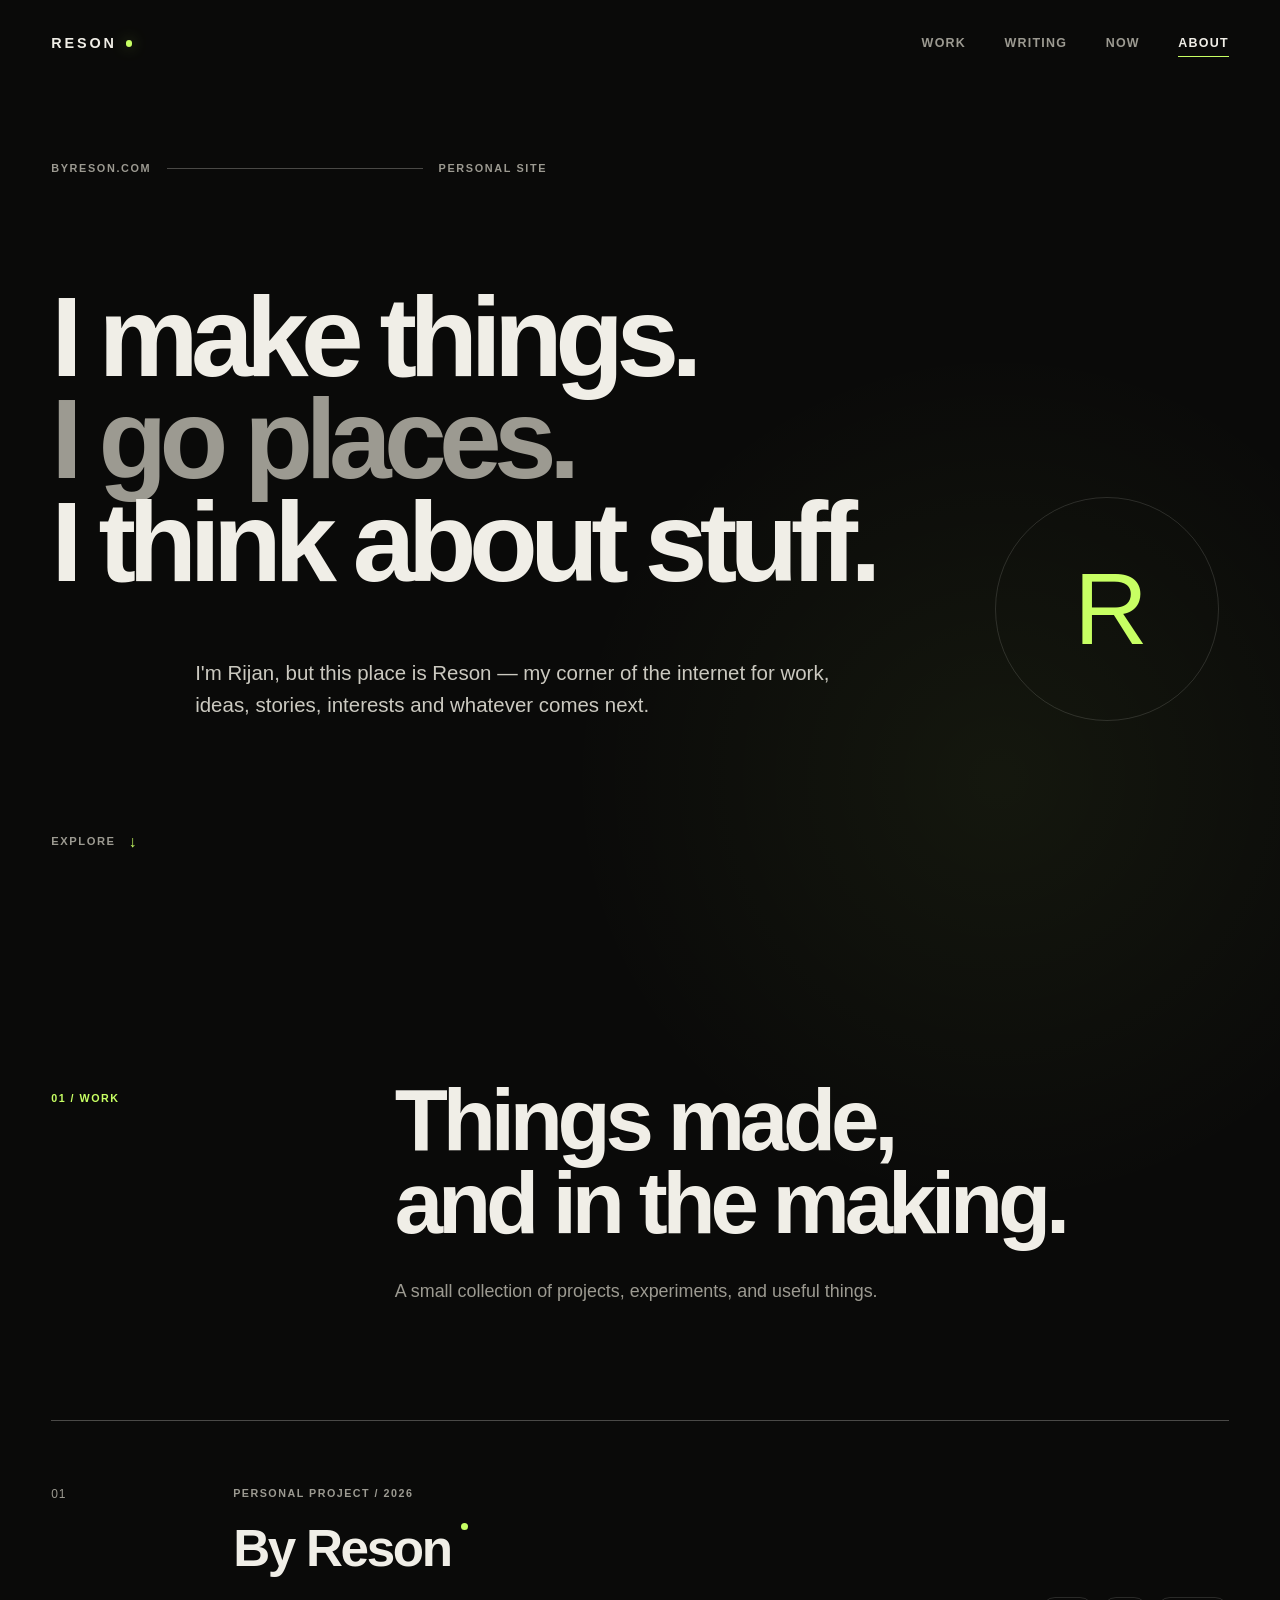
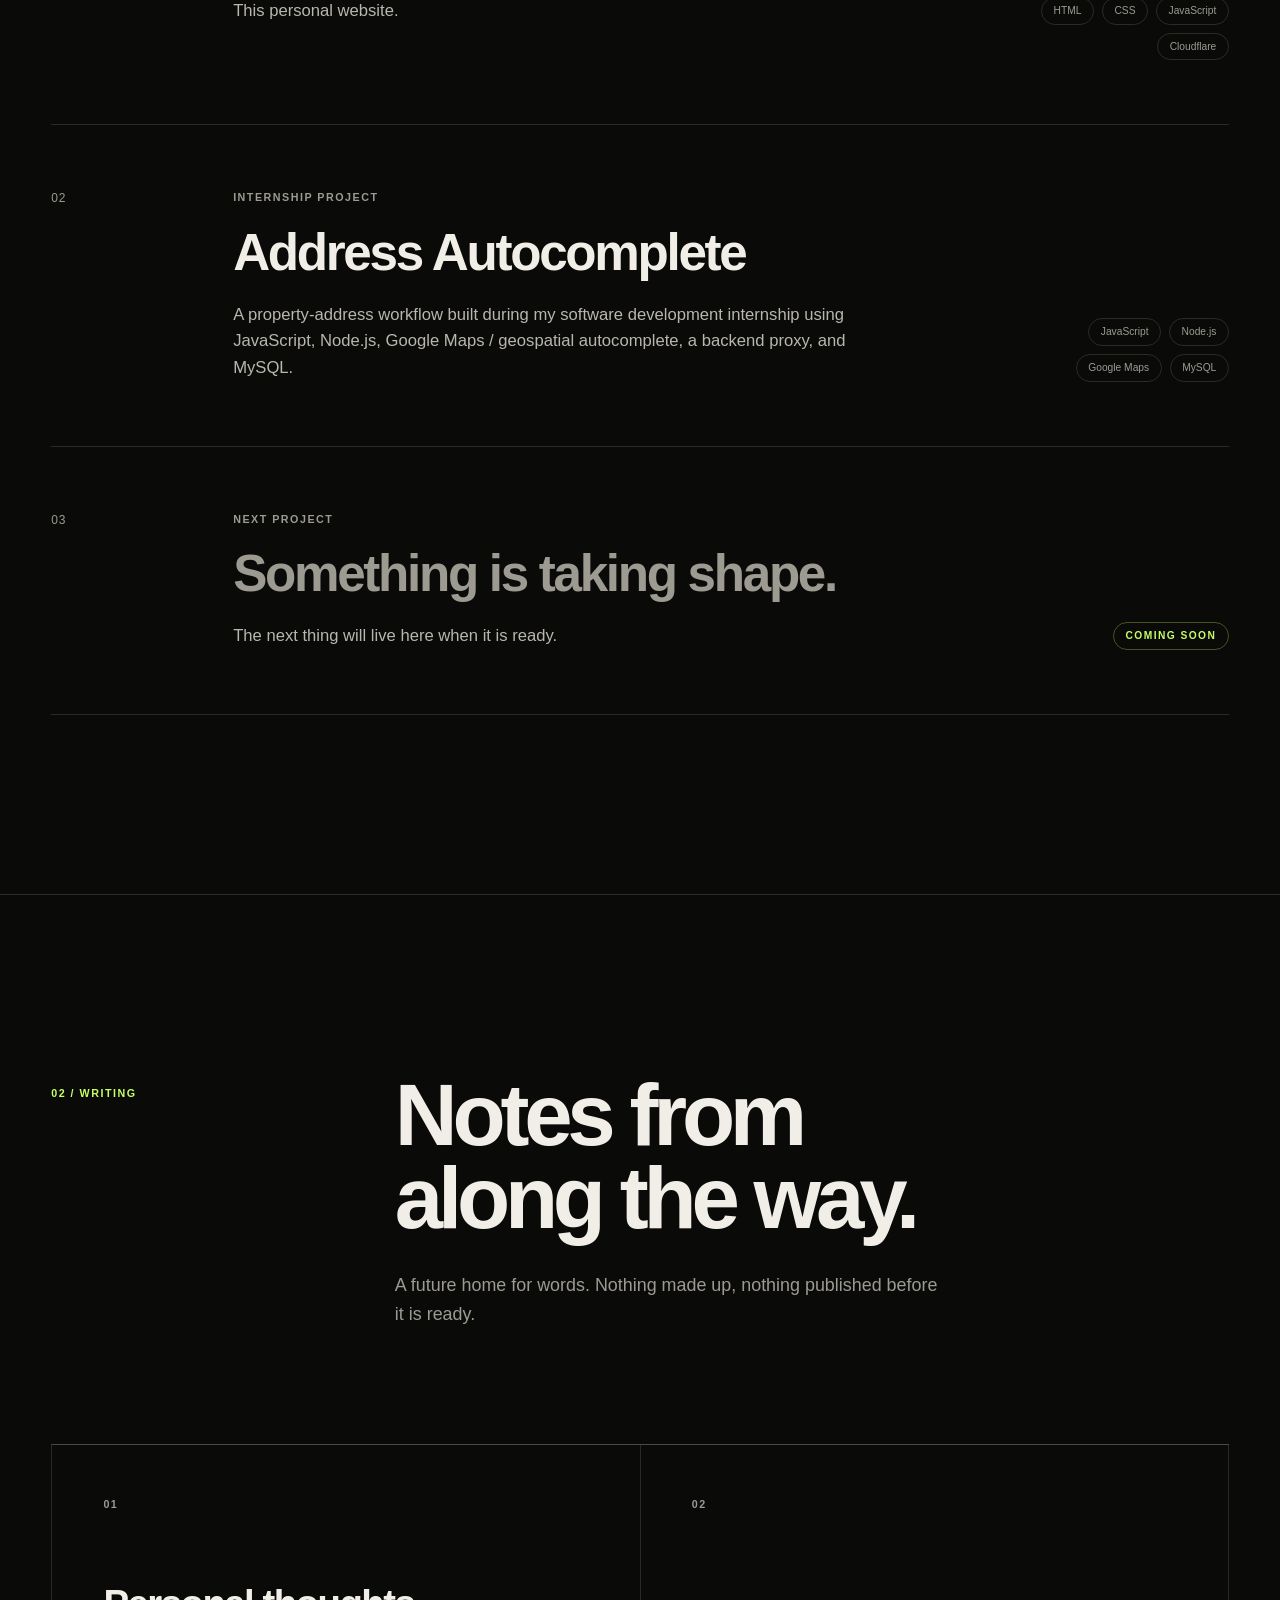
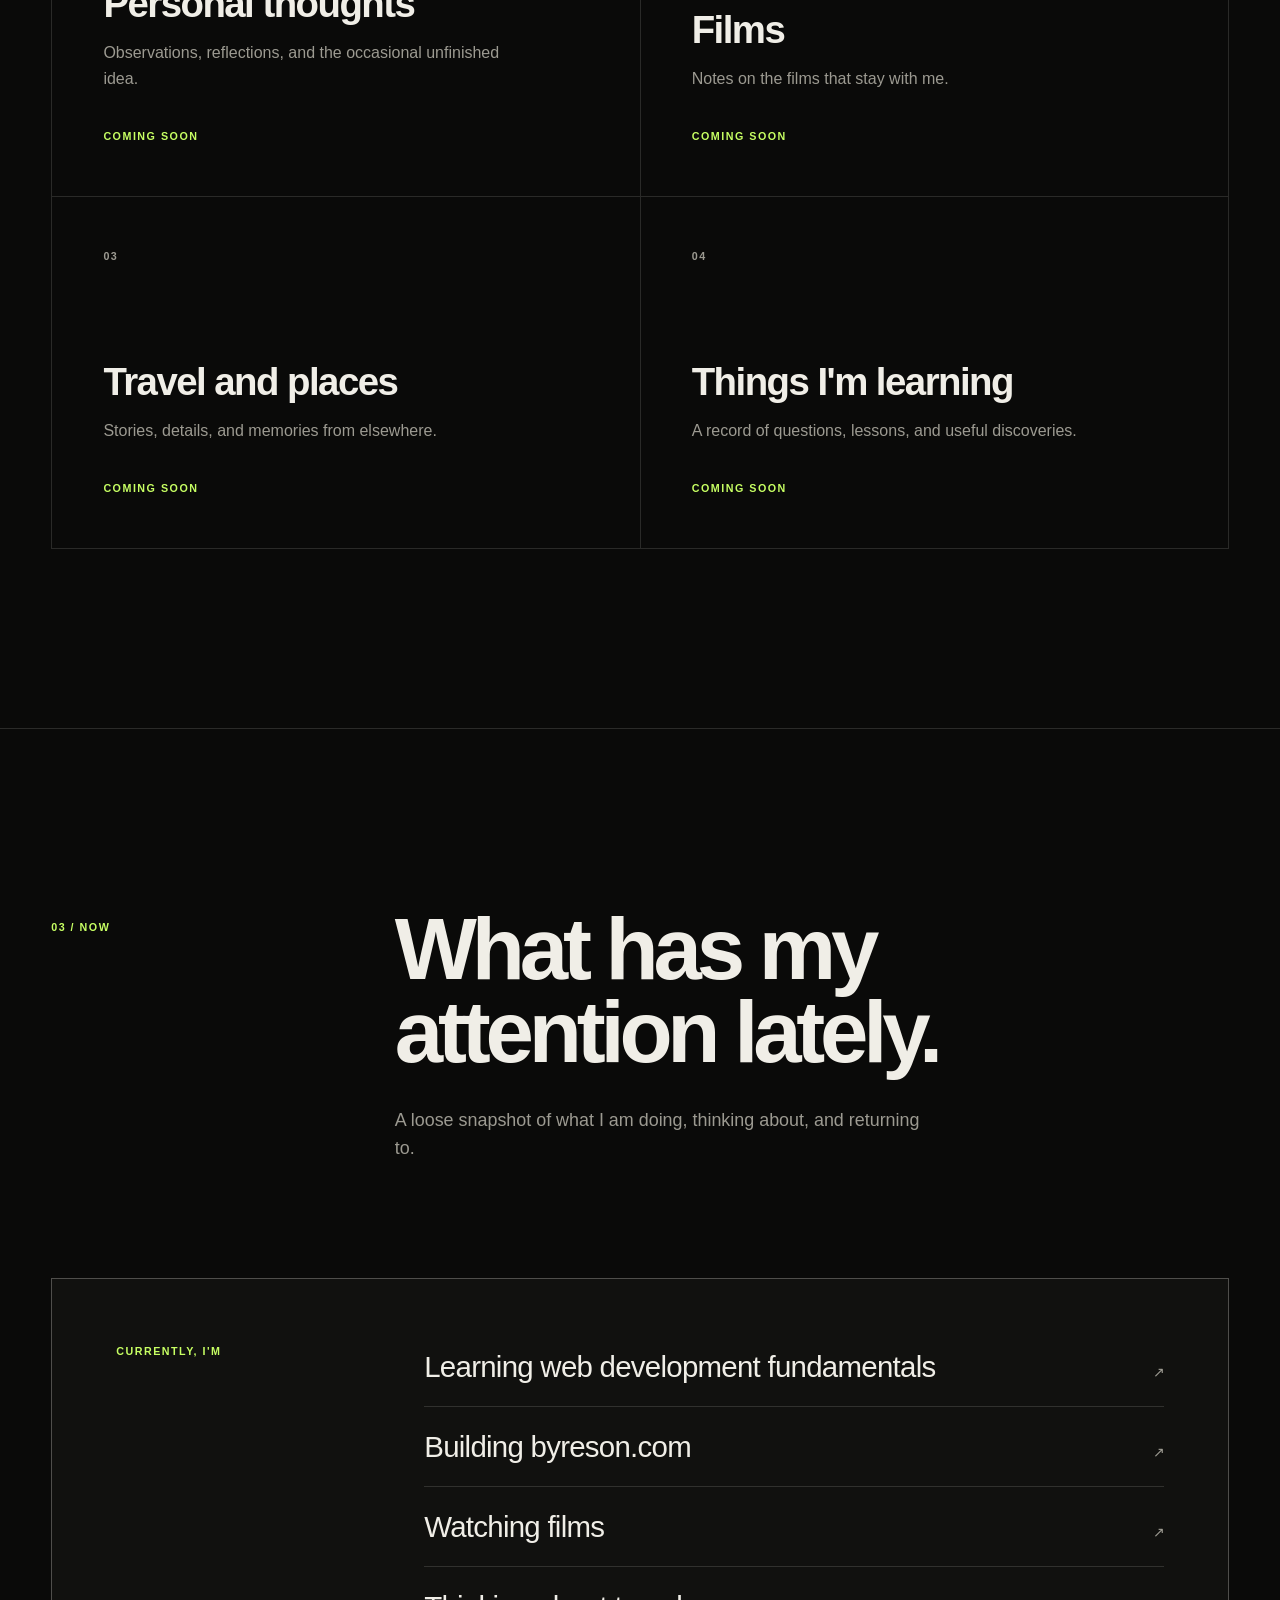
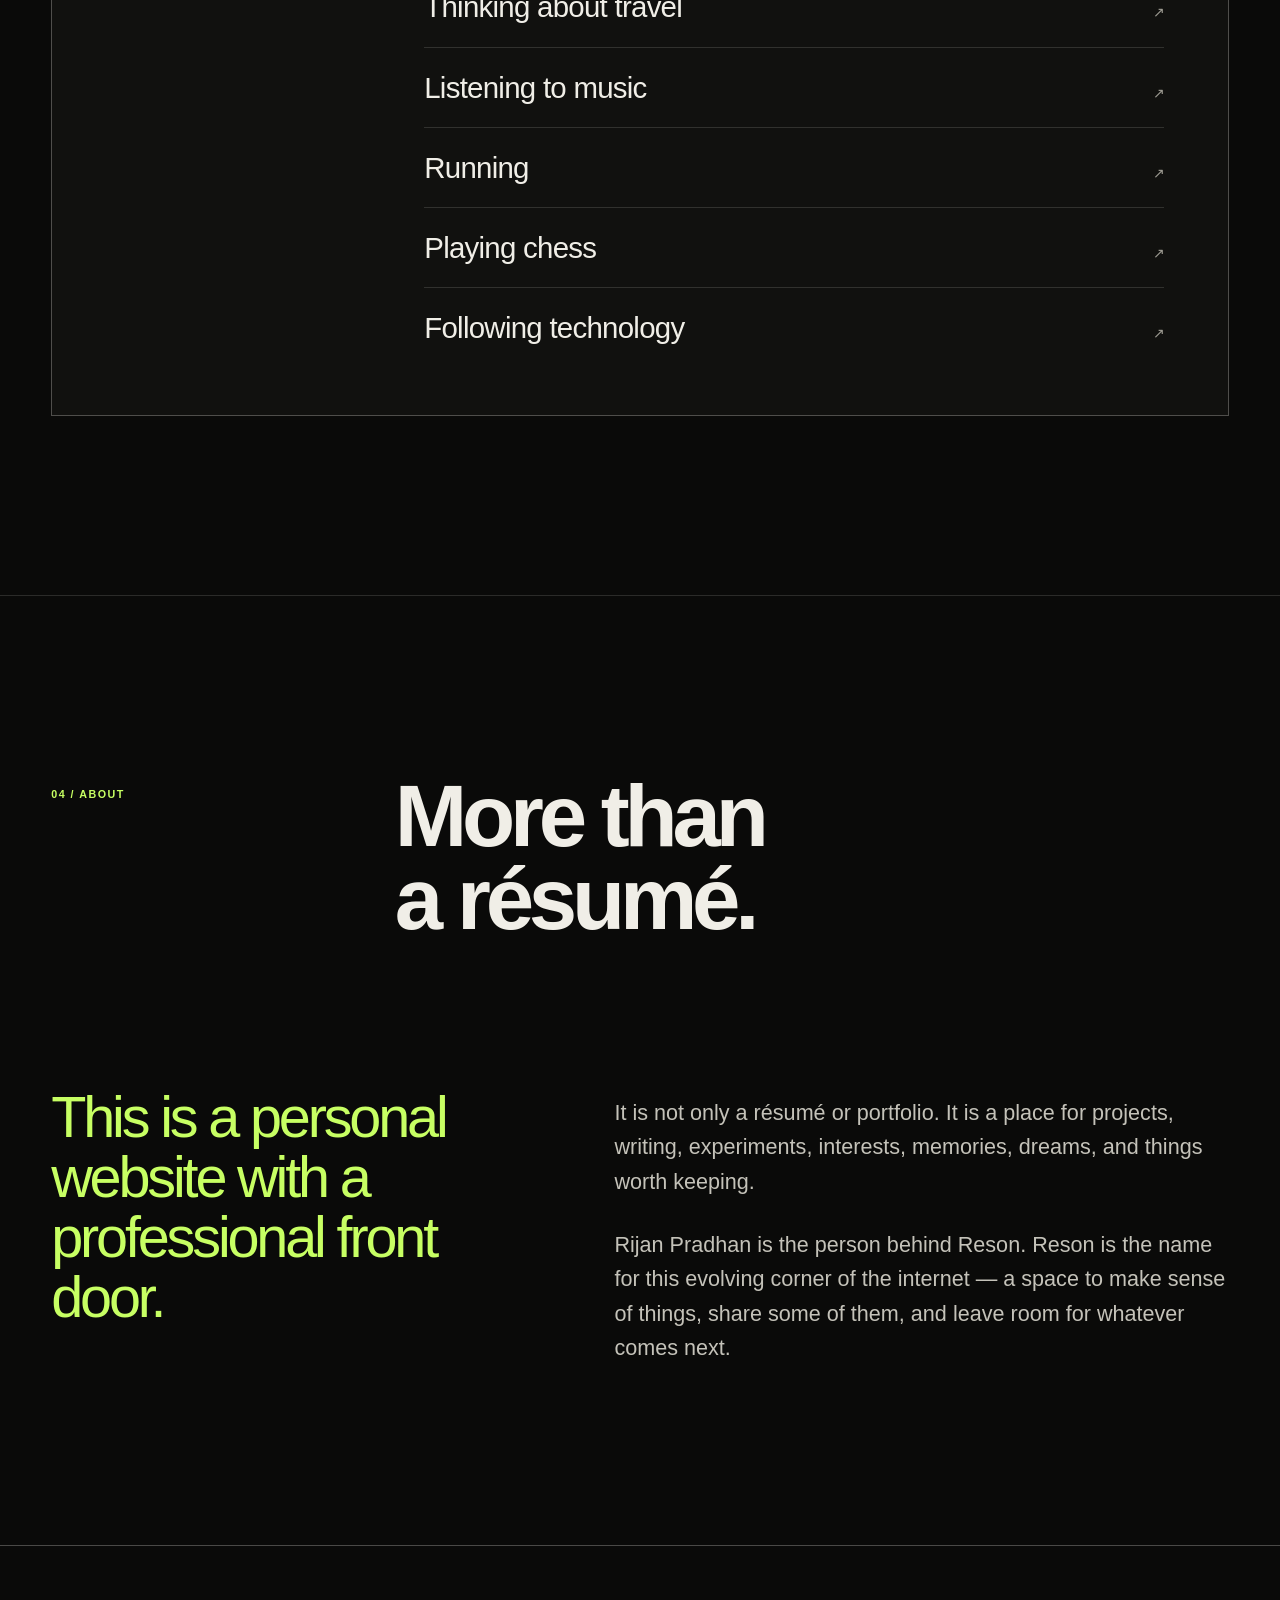
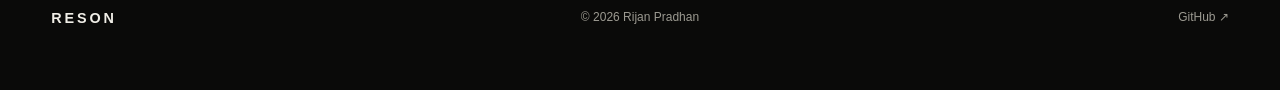
==== index.html @ 5bfcaf86 "Launch initial byreson.com website" ====
<!doctype html>
<html lang="en">
  <head>
    <meta charset="utf-8">
    <meta name="viewport" content="width=device-width, initial-scale=1">
    <meta name="theme-color" content="#0a0a09">
    <meta name="description" content="RESON is Rijan Pradhan's personal corner of the internet for work, ideas, stories, interests, and whatever comes next.">
    <meta name="author" content="Rijan Pradhan">
    <meta property="og:title" content="RESON — Rijan Pradhan">
    <meta property="og:description" content="A personal corner of the internet for work, ideas, stories, interests, and whatever comes next.">
    <meta property="og:type" content="website">
    <meta property="og:url" content="https://byreson.com/">
    <meta name="twitter:card" content="summary">
    <link rel="canonical" href="https://byreson.com/">
    <link rel="stylesheet" href="style.css">
    <script>
      document.documentElement.classList.add("js");
    </script>
    <script src="script.js" defer></script>
    <title>RESON — Rijan Pradhan</title>
  </head>

  <body>
    <a class="skip-link" href="#main-content">Skip to content</a>
    <div class="scroll-progress" aria-hidden="true"></div>

    <header class="site-header" data-header>
      <div class="shell header-inner">
        <a class="brand" href="#top" aria-label="RESON, back to the top">
          <span>RESON</span>
          <span class="brand-dot" aria-hidden="true"></span>
        </a>

        <nav class="site-nav" aria-label="Primary navigation">
          <button
            class="menu-toggle"
            type="button"
            aria-expanded="false"
            aria-controls="nav-list"
          >
            <span class="menu-label">Menu</span>
            <span class="menu-icon" aria-hidden="true">
              <span></span>
              <span></span>
            </span>
          </button>

          <ul class="nav-list" id="nav-list">
            <li><a href="#work" data-nav-link>Work</a></li>
            <li><a href="#writing" data-nav-link>Writing</a></li>
            <li><a href="#now" data-nav-link>Now</a></li>
            <li><a href="#about" data-nav-link>About</a></li>
          </ul>
        </nav>
      </div>
    </header>

    <main id="main-content">
      <section class="hero shell" id="top" aria-labelledby="hero-title">
        <div class="hero-kicker">
          <span>byreson.com</span>
          <span class="kicker-line" aria-hidden="true"></span>
          <span>Personal site</span>
        </div>

        <div class="hero-layout">
          <div class="hero-copy">
            <h1 id="hero-title">
              <span class="hero-line">I make things.</span>
              <span class="hero-line hero-line-offset">I go places.</span>
              <span class="hero-line">I think about stuff.</span>
            </h1>

            <p class="hero-intro">
              I'm Rijan, but this place is Reson — my corner of the internet for
              work, ideas, stories, interests and whatever comes next.
            </p>
          </div>

          <div class="hero-mark" aria-hidden="true">
            <span>R</span>
          </div>
        </div>

        <a class="scroll-cue" href="#work">
          <span>Explore</span>
          <span class="scroll-arrow" aria-hidden="true">↓</span>
        </a>
      </section>

      <section class="section shell" id="work" aria-labelledby="work-title">
        <header class="section-heading reveal">
          <p class="section-index">01 / Work</p>
          <div>
            <h2 id="work-title">Things made,<br>and in the making.</h2>
            <p class="section-intro">
              A small collection of projects, experiments, and useful things.
            </p>
          </div>
        </header>

        <div class="project-list">
          <article class="project project-featured reveal">
            <div class="project-number" aria-hidden="true">01</div>
            <div class="project-body">
              <p class="project-label">Personal project / 2026</p>
              <h3>By Reson</h3>
              <p class="project-description">This personal website.</p>
            </div>
            <ul class="tech-list" aria-label="Technologies used">
              <li>HTML</li>
              <li>CSS</li>
              <li>JavaScript</li>
              <li>Cloudflare</li>
            </ul>
          </article>

          <article class="project reveal">
            <div class="project-number" aria-hidden="true">02</div>
            <div class="project-body">
              <p class="project-label">Internship project</p>
              <h3>Address Autocomplete</h3>
              <p class="project-description">
                A property-address workflow built during my software development
                internship using JavaScript, Node.js, Google Maps / geospatial
                autocomplete, a backend proxy, and MySQL.
              </p>
            </div>
            <ul class="tech-list" aria-label="Technologies used">
              <li>JavaScript</li>
              <li>Node.js</li>
              <li>Google Maps</li>
              <li>MySQL</li>
            </ul>
          </article>

          <article class="project project-placeholder reveal">
            <div class="project-number" aria-hidden="true">03</div>
            <div class="project-body">
              <p class="project-label">Next project</p>
              <h3>Something is taking shape.</h3>
              <p class="project-description">
                The next thing will live here when it is ready.
              </p>
            </div>
            <p class="status-pill">Coming soon</p>
          </article>
        </div>
      </section>

      <section class="section shell" id="writing" aria-labelledby="writing-title">
        <header class="section-heading reveal">
          <p class="section-index">02 / Writing</p>
          <div>
            <h2 id="writing-title">Notes from<br>along the way.</h2>
            <p class="section-intro">
              A future home for words. Nothing made up, nothing published before
              it is ready.
            </p>
          </div>
        </header>

        <div class="writing-grid">
          <article class="writing-card reveal">
            <p class="writing-number">01</p>
            <h3>Personal thoughts</h3>
            <p>Observations, reflections, and the occasional unfinished idea.</p>
            <span class="coming-soon">Coming soon</span>
          </article>

          <article class="writing-card reveal">
            <p class="writing-number">02</p>
            <h3>Films</h3>
            <p>Notes on the films that stay with me.</p>
            <span class="coming-soon">Coming soon</span>
          </article>

          <article class="writing-card reveal">
            <p class="writing-number">03</p>
            <h3>Travel and places</h3>
            <p>Stories, details, and memories from elsewhere.</p>
            <span class="coming-soon">Coming soon</span>
          </article>

          <article class="writing-card reveal">
            <p class="writing-number">04</p>
            <h3>Things I'm learning</h3>
            <p>A record of questions, lessons, and useful discoveries.</p>
            <span class="coming-soon">Coming soon</span>
          </article>
        </div>
      </section>

      <section class="section now-section shell" id="now" aria-labelledby="now-title">
        <header class="section-heading reveal">
          <p class="section-index">03 / Now</p>
          <div>
            <h2 id="now-title">What has my<br>attention lately.</h2>
            <p class="section-intro">
              A loose snapshot of what I am doing, thinking about, and returning to.
            </p>
          </div>
        </header>

        <div class="now-layout reveal">
          <p class="now-lead">Currently, I'm</p>
          <ul class="now-list">
            <li><span>Learning web development fundamentals</span><span aria-hidden="true">↗</span></li>
            <li><span>Building byreson.com</span><span aria-hidden="true">↗</span></li>
            <li><span>Watching films</span><span aria-hidden="true">↗</span></li>
            <li><span>Thinking about travel</span><span aria-hidden="true">↗</span></li>
            <li><span>Listening to music</span><span aria-hidden="true">↗</span></li>
            <li><span>Running</span><span aria-hidden="true">↗</span></li>
            <li><span>Playing chess</span><span aria-hidden="true">↗</span></li>
            <li><span>Following technology</span><span aria-hidden="true">↗</span></li>
          </ul>
        </div>
      </section>

      <section class="section about-section shell" id="about" aria-labelledby="about-title">
        <header class="section-heading reveal">
          <p class="section-index">04 / About</p>
          <div>
            <h2 id="about-title">More than<br>a résumé.</h2>
          </div>
        </header>

        <div class="about-layout">
          <p class="about-statement reveal">
            This is a personal website with a professional front door.
          </p>
          <div class="about-copy reveal">
            <p>
              It is not only a résumé or portfolio. It is a place for projects,
              writing, experiments, interests, memories, dreams, and things worth
              keeping.
            </p>
            <p>
              Rijan Pradhan is the person behind Reson. Reson is the name for this
              evolving corner of the internet — a space to make sense of things,
              share some of them, and leave room for whatever comes next.
            </p>
          </div>
        </div>
      </section>
    </main>

    <footer class="site-footer">
      <div class="shell footer-inner">
        <a class="footer-brand" href="#top" aria-label="RESON, back to the top">RESON</a>
        <p>© 2026 Rijan Pradhan</p>
        <a
          class="footer-link"
          href="https://github.com/byreson"
          target="_blank"
          rel="noopener noreferrer"
        >
          GitHub <span aria-hidden="true">↗</span>
        </a>
      </div>
    </footer>
  </body>
</html>
---- style.css ----
/*
  RESON — a quiet, editorial personal site.
  The scale, spacing, and palette are defined here so the design stays cohesive.
*/

:root {
  color-scheme: dark;
  --color-bg: #0a0a09;
  --color-surface: #11110f;
  --color-surface-raised: #171714;
  --color-text: #f0eee7;
  --color-muted: #9c9a91;
  --color-line: rgba(240, 238, 231, 0.14);
  --color-line-strong: rgba(240, 238, 231, 0.28);
  --color-accent: #c7ff63;
  --font-sans: Inter, "Helvetica Neue", Helvetica, Arial, sans-serif;
  --shell-width: 80rem;
  --gutter: clamp(1.25rem, 4vw, 3.5rem);
  --header-height: 5.5rem;
  --section-space: clamp(7rem, 14vw, 12rem);
  --ease-out: cubic-bezier(0.16, 1, 0.3, 1);
  --scroll-progress: 0;
}

*,
*::before,
*::after {
  box-sizing: border-box;
}

html {
  scroll-behavior: smooth;
  scroll-padding-top: calc(var(--header-height) + 1rem);
  background: var(--color-bg);
}

body {
  min-width: 20rem;
  margin: 0;
  overflow-x: hidden;
  background:
    radial-gradient(circle at 78% 12%, rgba(199, 255, 99, 0.055), transparent 27rem),
    var(--color-bg);
  color: var(--color-text);
  font-family: var(--font-sans);
  font-size: 1rem;
  line-height: 1.6;
  text-rendering: optimizeLegibility;
  -webkit-font-smoothing: antialiased;
}

body::before {
  position: fixed;
  inset: 0;
  z-index: -1;
  background-image: radial-gradient(rgba(255, 255, 255, 0.12) 0.45px, transparent 0.45px);
  background-size: 5px 5px;
  content: "";
  opacity: 0.13;
  pointer-events: none;
}

body.menu-open {
  overflow: hidden;
}

a {
  color: inherit;
  text-decoration: none;
}

button,
a {
  -webkit-tap-highlight-color: transparent;
}

a:focus-visible,
button:focus-visible {
  outline: 2px solid var(--color-accent);
  outline-offset: 5px;
}

p,
h1,
h2,
h3 {
  margin-top: 0;
}

ul {
  margin: 0;
  padding: 0;
  list-style: none;
}

.shell {
  width: min(100%, var(--shell-width));
  margin-inline: auto;
  padding-inline: var(--gutter);
}

.skip-link {
  position: fixed;
  top: 1rem;
  left: 1rem;
  z-index: 100;
  padding: 0.7rem 1rem;
  transform: translateY(-200%);
  background: var(--color-accent);
  color: #0a0a09;
  font-size: 0.82rem;
  font-weight: 700;
  transition: transform 180ms ease;
}

.skip-link:focus {
  transform: translateY(0);
}

.scroll-progress {
  position: fixed;
  inset: 0 auto auto 0;
  z-index: 90;
  width: calc(var(--scroll-progress) * 100%);
  height: 2px;
  background: var(--color-accent);
  pointer-events: none;
}

/* Header and navigation */
.site-header {
  position: fixed;
  inset: 0 0 auto;
  z-index: 50;
  height: var(--header-height);
  border-bottom: 1px solid transparent;
  transition:
    height 350ms var(--ease-out),
    background-color 350ms ease,
    border-color 350ms ease;
}

.site-header.is-scrolled {
  height: 4.5rem;
  border-color: var(--color-line);
  background: rgba(10, 10, 9, 0.82);
  -webkit-backdrop-filter: blur(18px);
  backdrop-filter: blur(18px);
}

.header-inner {
  display: flex;
  align-items: center;
  justify-content: space-between;
  height: 100%;
}

.brand,
.footer-brand {
  display: inline-flex;
  align-items: center;
  gap: 0.55rem;
  font-size: 0.9rem;
  font-weight: 800;
  letter-spacing: 0.2em;
  line-height: 1;
}

.brand-dot {
  width: 0.4rem;
  height: 0.4rem;
  border-radius: 50%;
  background: var(--color-accent);
  box-shadow: 0 0 0.9rem rgba(199, 255, 99, 0.45);
}

.nav-list {
  display: flex;
  align-items: center;
  gap: clamp(1.5rem, 3vw, 2.75rem);
}

.nav-list a {
  position: relative;
  display: block;
  padding-block: 0.6rem;
  color: var(--color-muted);
  font-size: 0.78rem;
  font-weight: 650;
  letter-spacing: 0.1em;
  text-transform: uppercase;
  transition: color 200ms ease;
}

.nav-list a::after {
  position: absolute;
  right: 0;
  bottom: 0.35rem;
  left: 0;
  height: 1px;
  transform: scaleX(0);
  transform-origin: right;
  background: var(--color-accent);
  content: "";
  transition: transform 300ms var(--ease-out);
}

.nav-list a:hover,
.nav-list a[aria-current="true"] {
  color: var(--color-text);
}

.nav-list a:hover::after,
.nav-list a[aria-current="true"]::after {
  transform: scaleX(1);
  transform-origin: left;
}

.menu-toggle {
  display: none;
  border: 0;
  background: transparent;
  color: var(--color-text);
  font: inherit;
}

/* Hero */
.hero {
  position: relative;
  display: flex;
  min-height: 100svh;
  padding-top: calc(var(--header-height) + clamp(3rem, 8vh, 7rem));
  padding-bottom: clamp(2.5rem, 5vh, 4.5rem);
  flex-direction: column;
  justify-content: space-between;
}

.hero-kicker {
  display: flex;
  width: min(100%, 31rem);
  align-items: center;
  gap: 1rem;
  color: var(--color-muted);
  font-size: 0.68rem;
  font-weight: 700;
  letter-spacing: 0.15em;
  text-transform: uppercase;
}

.kicker-line {
  height: 1px;
  flex: 1;
  background: var(--color-line-strong);
}

.hero-layout {
  display: grid;
  align-items: end;
  grid-template-columns: minmax(0, 1fr) minmax(11rem, 0.27fr);
  gap: clamp(2rem, 6vw, 6rem);
}

.hero-copy h1 {
  max-width: 68rem;
  margin-bottom: clamp(2.5rem, 5vw, 4.5rem);
  font-size: clamp(3.8rem, 8.8vw, 8.1rem);
  font-weight: 620;
  letter-spacing: -0.068em;
  line-height: 0.91;
}

.hero-line {
  display: block;
}

.hero-line-offset {
  color: var(--color-muted);
}

.hero-intro {
  max-width: 41rem;
  margin: 0 0 0 clamp(0rem, 12vw, 9rem);
  color: #cbc9c0;
  font-size: clamp(1.05rem, 1.6vw, 1.35rem);
  line-height: 1.55;
}

.hero-mark {
  display: grid;
  aspect-ratio: 1;
  max-width: 14rem;
  border: 1px solid var(--color-line);
  border-radius: 50%;
  place-items: center;
  color: var(--color-accent);
  font-size: clamp(4rem, 8vw, 7rem);
  font-weight: 250;
  letter-spacing: -0.08em;
  line-height: 1;
  transform: rotate(8deg);
  transition:
    border-color 350ms ease,
    transform 600ms var(--ease-out);
}

.hero-mark:hover {
  border-color: var(--color-accent);
  transform: rotate(0deg);
}

.scroll-cue {
  display: inline-flex;
  width: fit-content;
  align-items: center;
  gap: 0.8rem;
  color: var(--color-muted);
  font-size: 0.7rem;
  font-weight: 700;
  letter-spacing: 0.14em;
  text-transform: uppercase;
  transition: color 200ms ease;
}

.scroll-cue:hover {
  color: var(--color-text);
}

.scroll-arrow {
  color: var(--color-accent);
  font-size: 1rem;
  animation: drift 2s ease-in-out infinite;
}

/* Shared section layout */
.section {
  padding-top: var(--section-space);
  padding-bottom: var(--section-space);
  scroll-margin-top: 2rem;
}

.section + .section {
  border-top: 1px solid var(--color-line);
}

.section-heading {
  display: grid;
  margin-bottom: clamp(4rem, 9vw, 8rem);
  grid-template-columns: minmax(9rem, 0.32fr) 1fr;
  gap: clamp(2rem, 6vw, 7rem);
}

.section-index,
.project-label,
.writing-number,
.coming-soon,
.status-pill,
.now-lead {
  font-size: 0.67rem;
  font-weight: 750;
  letter-spacing: 0.14em;
  text-transform: uppercase;
}

.section-index {
  margin: 0;
  padding-top: 0.7rem;
  color: var(--color-accent);
}

.section-heading h2 {
  margin-bottom: 2rem;
  font-size: clamp(3rem, 6.8vw, 6.25rem);
  font-weight: 560;
  letter-spacing: -0.06em;
  line-height: 0.95;
}

.section-intro {
  max-width: 34rem;
  margin: 0;
  color: var(--color-muted);
  font-size: clamp(1rem, 1.4vw, 1.18rem);
}

/* Work */
.project-list {
  border-top: 1px solid var(--color-line-strong);
}

.project {
  display: grid;
  min-height: 19rem;
  padding-block: clamp(2.5rem, 5vw, 4.5rem);
  border-bottom: 1px solid var(--color-line);
  grid-template-columns: minmax(4rem, 0.18fr) minmax(0, 1fr) minmax(10rem, 0.3fr);
  gap: clamp(1.5rem, 4vw, 4rem);
  transition: background-color 300ms ease;
}

.project:hover {
  background: rgba(255, 255, 255, 0.018);
}

.project-number {
  color: var(--color-muted);
  font-size: 0.75rem;
  font-variant-numeric: tabular-nums;
  letter-spacing: 0.08em;
}

.project-label {
  margin-bottom: 1.25rem;
  color: var(--color-muted);
}

.project h3 {
  margin-bottom: 1.5rem;
  font-size: clamp(2rem, 4vw, 4.25rem);
  font-weight: 550;
  letter-spacing: -0.045em;
  line-height: 1;
}

.project-description {
  max-width: 39rem;
  margin: 0;
  color: #b8b6ad;
  font-size: clamp(0.98rem, 1.3vw, 1.1rem);
}

.tech-list {
  display: flex;
  align-self: end;
  justify-content: flex-end;
  gap: 0.5rem;
  flex-wrap: wrap;
}

.tech-list li,
.status-pill {
  padding: 0.48rem 0.72rem;
  border: 1px solid var(--color-line);
  border-radius: 999px;
  color: var(--color-muted);
  font-size: 0.64rem;
  line-height: 1;
}

.project-featured h3::after {
  display: inline-block;
  width: 0.45rem;
  height: 0.45rem;
  margin-left: 0.65rem;
  border-radius: 50%;
  background: var(--color-accent);
  content: "";
  vertical-align: top;
}

.project-placeholder {
  min-height: 16rem;
}

.project-placeholder h3 {
  color: var(--color-muted);
}

.status-pill {
  width: fit-content;
  height: fit-content;
  margin: 0;
  align-self: end;
  justify-self: end;
  border-color: rgba(199, 255, 99, 0.3);
  color: var(--color-accent);
}

/* Writing */
.writing-grid {
  display: grid;
  border-top: 1px solid var(--color-line-strong);
  border-left: 1px solid var(--color-line);
  grid-template-columns: repeat(2, minmax(0, 1fr));
}

.writing-card {
  position: relative;
  display: flex;
  min-height: 22rem;
  padding: clamp(2rem, 4vw, 3.5rem);
  overflow: hidden;
  border-right: 1px solid var(--color-line);
  border-bottom: 1px solid var(--color-line);
  flex-direction: column;
  transition: background-color 300ms ease;
}

.writing-card::before {
  position: absolute;
  top: 0;
  left: 0;
  width: 100%;
  height: 2px;
  transform: scaleX(0);
  transform-origin: left;
  background: var(--color-accent);
  content: "";
  transition: transform 500ms var(--ease-out);
}

.writing-card:hover {
  background: var(--color-surface);
}

.writing-card:hover::before {
  transform: scaleX(1);
}

.writing-number {
  margin-bottom: auto;
  color: var(--color-muted);
}

.writing-card h3 {
  margin-bottom: 1rem;
  font-size: clamp(1.6rem, 3vw, 2.6rem);
  font-weight: 560;
  letter-spacing: -0.04em;
  line-height: 1.05;
}

.writing-card > p:not(.writing-number) {
  max-width: 27rem;
  margin-bottom: 2.25rem;
  color: var(--color-muted);
}

.coming-soon {
  width: fit-content;
  color: var(--color-accent);
}

/* Now */
.now-layout {
  display: grid;
  padding: clamp(2rem, 5vw, 4rem);
  border: 1px solid var(--color-line-strong);
  background: var(--color-surface);
  grid-template-columns: minmax(9rem, 0.33fr) 1fr;
  gap: clamp(2rem, 5vw, 6rem);
}

.now-lead {
  margin: 0;
  color: var(--color-accent);
}

.now-list li {
  display: flex;
  align-items: baseline;
  justify-content: space-between;
  gap: 1.5rem;
  padding: 1rem 0;
  border-bottom: 1px solid var(--color-line);
  font-size: clamp(1.2rem, 2.3vw, 2rem);
  font-weight: 480;
  letter-spacing: -0.025em;
}

.now-list li:first-child {
  padding-top: 0;
}

.now-list li:last-child {
  padding-bottom: 0;
  border-bottom: 0;
}

.now-list li span:last-child {
  color: var(--color-muted);
  font-size: 0.9rem;
}

/* About */
.about-layout {
  display: grid;
  grid-template-columns: minmax(14rem, 0.75fr) minmax(18rem, 1fr);
  gap: clamp(3rem, 8vw, 9rem);
}

.about-statement {
  margin: 0;
  color: var(--color-accent);
  font-size: clamp(2rem, 4.5vw, 4.3rem);
  font-weight: 520;
  letter-spacing: -0.055em;
  line-height: 1.04;
}

.about-copy {
  padding-top: 0.5rem;
}

.about-copy p {
  margin-bottom: 1.75rem;
  color: #c4c2b9;
  font-size: clamp(1.08rem, 1.7vw, 1.35rem);
}

.about-copy p:last-child {
  margin-bottom: 0;
}

/* Footer */
.site-footer {
  border-top: 1px solid var(--color-line-strong);
}

.footer-inner {
  display: grid;
  min-height: 9rem;
  align-items: center;
  grid-template-columns: 1fr auto 1fr;
  gap: 2rem;
  color: var(--color-muted);
  font-size: 0.75rem;
}

.footer-inner p {
  margin: 0;
}

.footer-brand {
  color: var(--color-text);
}

.footer-link {
  justify-self: end;
  transition: color 200ms ease;
}

.footer-link:hover {
  color: var(--color-accent);
}

/* Motion is progressive enhancement: content remains visible without JavaScript. */
.js.is-reveal-ready .reveal {
  opacity: 0;
  transform: translateY(2rem);
  transition:
    opacity 800ms var(--ease-out),
    transform 800ms var(--ease-out);
}

.js.is-reveal-ready .reveal.is-visible {
  opacity: 1;
  transform: translateY(0);
}

.js .hero-kicker,
.js .hero-intro,
.js .scroll-cue,
.js .hero-mark {
  opacity: 0;
  animation: hero-enter 900ms var(--ease-out) forwards;
}

.js .hero-line {
  opacity: 0;
  transform: translateY(0.65em);
  animation: hero-line-enter 900ms var(--ease-out) forwards;
}

.js .hero-kicker {
  animation-delay: 100ms;
}

.js .hero-line:nth-child(1) {
  animation-delay: 170ms;
}

.js .hero-line:nth-child(2) {
  animation-delay: 260ms;
}

.js .hero-line:nth-child(3) {
  animation-delay: 350ms;
}

.js .hero-intro {
  animation-delay: 470ms;
}

.js .hero-mark {
  animation-delay: 540ms;
}

.js .scroll-cue {
  animation-delay: 650ms;
}

@keyframes hero-line-enter {
  to {
    opacity: 1;
    transform: translateY(0);
  }
}

@keyframes hero-enter {
  from {
    opacity: 0;
    transform: translateY(1rem);
  }
  to {
    opacity: 1;
    transform: translateY(0);
  }
}

@keyframes drift {
  0%,
  100% {
    transform: translateY(-0.15rem);
  }
  50% {
    transform: translateY(0.25rem);
  }
}

@media (max-width: 58rem) {
  .hero-layout {
    grid-template-columns: 1fr;
  }

  .hero-mark {
    position: absolute;
    right: var(--gutter);
    bottom: 2rem;
    width: clamp(6rem, 18vw, 9rem);
  }

  .project {
    grid-template-columns: 3rem minmax(0, 1fr);
  }

  .tech-list,
  .status-pill {
    grid-column: 2;
    justify-self: start;
  }

  .tech-list {
    justify-content: flex-start;
  }
}

@media (max-width: 44rem) {
  :root {
    --header-height: 4.75rem;
    --section-space: 6.5rem;
  }

  .js .menu-toggle {
    position: relative;
    z-index: 2;
    display: flex;
    align-items: center;
    gap: 0.75rem;
    padding: 0.6rem 0;
    cursor: pointer;
  }

  .menu-label {
    font-size: 0.67rem;
    font-weight: 700;
    letter-spacing: 0.12em;
    text-transform: uppercase;
  }

  .menu-icon {
    display: flex;
    width: 1.25rem;
    height: 0.75rem;
    flex-direction: column;
    justify-content: space-between;
  }

  .menu-icon span {
    width: 100%;
    height: 1px;
    background: currentColor;
    transition: transform 300ms var(--ease-out);
  }

  .menu-toggle[aria-expanded="true"] .menu-icon span:first-child {
    transform: translateY(0.345rem) rotate(45deg);
  }

  .menu-toggle[aria-expanded="true"] .menu-icon span:last-child {
    transform: translateY(-0.345rem) rotate(-45deg);
  }

  .js .nav-list {
    position: fixed;
    inset: 0;
    z-index: 1;
    display: flex;
    padding: calc(var(--header-height) + 3rem) var(--gutter) 3rem;
    visibility: hidden;
    flex-direction: column;
    align-items: flex-start;
    justify-content: center;
    gap: 0.35rem;
    background: rgba(10, 10, 9, 0.98);
    opacity: 0;
    transform: translateY(-1rem);
    transition:
      opacity 300ms ease,
      transform 450ms var(--ease-out),
      visibility 300ms;
  }

  .js .nav-list.is-open {
    visibility: visible;
    opacity: 1;
    transform: translateY(0);
  }

  .js .nav-list a {
    font-size: clamp(2.5rem, 13vw, 4.5rem);
    font-weight: 550;
    letter-spacing: -0.055em;
    line-height: 1.05;
    text-transform: none;
  }

  .js .nav-list a::after {
    display: none;
  }

  .hero {
    min-height: max(43rem, 100svh);
    padding-top: calc(var(--header-height) + 3.5rem);
  }

  .hero-copy h1 {
    font-size: clamp(3.35rem, 17vw, 5.6rem);
  }

  .hero-intro {
    margin-left: 0;
  }

  .hero-mark {
    display: none;
  }

  .section-heading,
  .now-layout,
  .about-layout {
    grid-template-columns: 1fr;
  }

  .section-heading {
    gap: 1.75rem;
  }

  .section-heading h2 {
    font-size: clamp(2.8rem, 14vw, 4.75rem);
  }

  .project {
    min-height: 0;
    grid-template-columns: 2rem minmax(0, 1fr);
  }

  .writing-grid {
    grid-template-columns: 1fr;
  }

  .writing-card {
    min-height: 19rem;
  }

  .now-layout {
    gap: 2rem;
  }

  .now-list li {
    font-size: 1.15rem;
  }

  .footer-inner {
    min-height: 11rem;
    padding-block: 2.5rem;
    grid-template-columns: 1fr auto;
  }

  .footer-inner p {
    order: 3;
    grid-column: 1 / -1;
  }
}

@media (max-width: 28rem) {
  .hero-kicker {
    gap: 0.65rem;
    font-size: 0.6rem;
  }

  .project {
    display: block;
  }

  .project-number {
    margin-bottom: 1.5rem;
  }

  .tech-list,
  .status-pill {
    margin-top: 2rem;
  }
}

@media (prefers-reduced-motion: reduce) {
  html {
    scroll-behavior: auto;
  }

  *,
  *::before,
  *::after {
    animation-duration: 0.01ms !important;
    animation-iteration-count: 1 !important;
    scroll-behavior: auto !important;
    transition-duration: 0.01ms !important;
  }
}
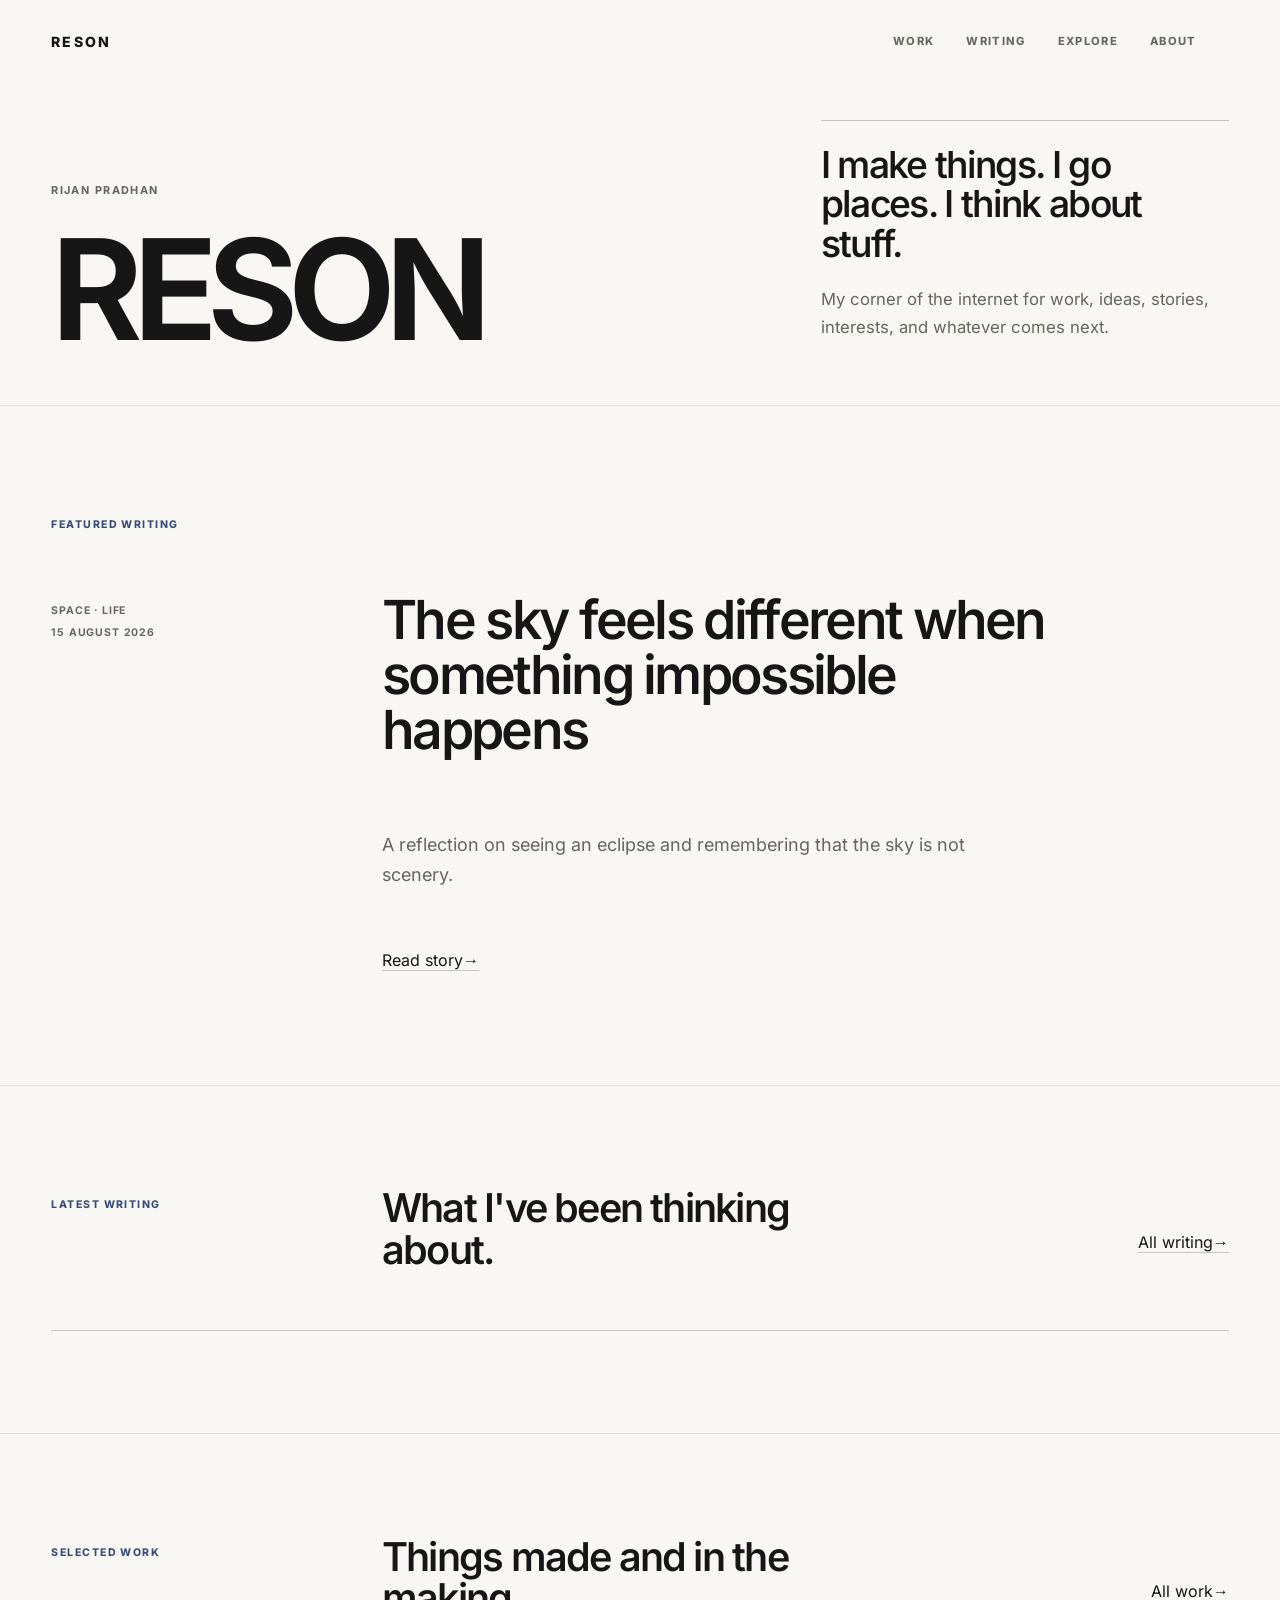
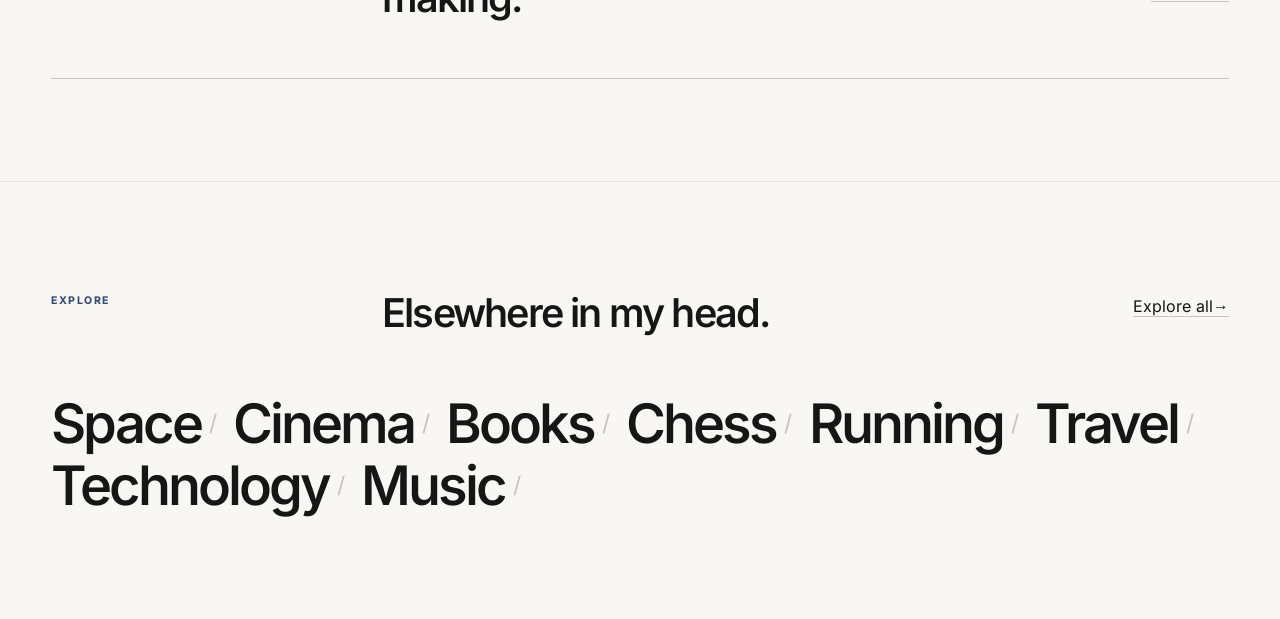
==== commit d7e7d3b9: "Expand RESON publishing and portfolio - build out Writing and Explore - expand Work and project case" ====
--- a/index.html
+++ b/index.html
@@ -3,261 +3,189 @@
   <head>
     <meta charset="utf-8">
     <meta name="viewport" content="width=device-width, initial-scale=1">
-    <meta name="theme-color" content="#0a0a09">
-    <meta name="description" content="RESON is Rijan Pradhan's personal corner of the internet for work, ideas, stories, interests, and whatever comes next.">
+    <meta name="theme-color" content="#F8F7F3">
+    <meta
+      name="description"
+      content="RESON is the digital home of Rijan Pradhan — a place for work, writing, interests, and whatever comes next."
+    >
     <meta name="author" content="Rijan Pradhan">
-    <meta property="og:title" content="RESON — Rijan Pradhan">
-    <meta property="og:description" content="A personal corner of the internet for work, ideas, stories, interests, and whatever comes next.">
+    <meta name="robots" content="index, follow">
+    <meta property="og:title" content="RESON — The digital home of Rijan Pradhan">
+    <meta
+      property="og:description"
+      content="Work, writing, interests, and whatever comes next."
+    >
     <meta property="og:type" content="website">
     <meta property="og:url" content="https://byreson.com/">
-    <meta name="twitter:card" content="summary">
+    <meta property="og:site_name" content="RESON">
+    <meta property="og:image" content="https://byreson.com/og.png">
+    <meta property="og:image:alt" content="RESON — The digital home of Rijan Pradhan">
+    <meta name="twitter:card" content="summary_large_image">
+    <meta name="twitter:title" content="RESON — The digital home of Rijan Pradhan">
+    <meta
+      name="twitter:description"
+      content="Work, writing, interests, and whatever comes next."
+    >
+    <meta name="twitter:image" content="https://byreson.com/og.png">
     <link rel="canonical" href="https://byreson.com/">
+    <link rel="icon" href="/assets/favicon.svg" type="image/svg+xml">
+    <link rel="alternate" type="application/rss+xml" title="RESON Writing" href="/rss.xml">
+    <link
+      rel="preload"
+      href="/assets/fonts/inter-latin-variable.woff2"
+      as="font"
+      type="font/woff2"
+      crossorigin
+    >
+    <script>document.documentElement.classList.add("js");</script>
     <link rel="stylesheet" href="style.css">
-    <script>
-      document.documentElement.classList.add("js");
+    <link rel="stylesheet" href="content.css">
+    <script src="script.js" defer></script>
+    <script type="application/ld+json">
+      {
+        "@context": "https://schema.org",
+        "@graph": [
+          {
+            "@type": "Person",
+            "@id": "https://byreson.com/#person",
+            "name": "Rijan Pradhan",
+            "alternateName": "Reson",
+            "url": "https://byreson.com/",
+            "sameAs": ["https://github.com/byreson"],
+            "homeLocation": {
+              "@type": "Place",
+              "name": "Sydney, Australia"
+            }
+          },
+          {
+            "@type": "WebSite",
+            "@id": "https://byreson.com/#website",
+            "url": "https://byreson.com/",
+            "name": "RESON",
+            "description": "The digital home of Rijan Pradhan.",
+            "publisher": { "@id": "https://byreson.com/#person" },
+            "inLanguage": "en"
+          }
+        ]
+      }
     </script>
-    <script src="script.js" defer></script>
-    <title>RESON — Rijan Pradhan</title>
+    <title>RESON — The digital home of Rijan Pradhan</title>
   </head>
 
-  <body>
+  <body class="home-page">
     <a class="skip-link" href="#main-content">Skip to content</a>
-    <div class="scroll-progress" aria-hidden="true"></div>
-
-    <header class="site-header" data-header>
+    <header class="site-header">
       <div class="shell header-inner">
-        <a class="brand" href="#top" aria-label="RESON, back to the top">
+        <a class="brand" href="/" aria-label="RESON, home" aria-current="page">
           <span>RESON</span>
-          <span class="brand-dot" aria-hidden="true"></span>
         </a>
 
         <nav class="site-nav" aria-label="Primary navigation">
-          <button
-            class="menu-toggle"
-            type="button"
-            aria-expanded="false"
-            aria-controls="nav-list"
-          >
-            <span class="menu-label">Menu</span>
-            <span class="menu-icon" aria-hidden="true">
-              <span></span>
-              <span></span>
-            </span>
-          </button>
+          <ul class="nav-list" id="nav-list">
+            <li><a href="/work/" data-nav-link>Work</a></li>
+            <li><a href="/writing/" data-nav-link>Writing</a></li>
+            <li><a href="/explore/" data-nav-link>Explore</a></li>
+            <li><a href="/about/" data-nav-link>About</a></li>
+          </ul>
 
-          <ul class="nav-list" id="nav-list">
-            <li><a href="#work" data-nav-link>Work</a></li>
-            <li><a href="#writing" data-nav-link>Writing</a></li>
-            <li><a href="#now" data-nav-link>Now</a></li>
-            <li><a href="#about" data-nav-link>About</a></li>
-          </ul>
+          <div class="nav-controls">
+            <button
+              class="menu-toggle"
+              type="button"
+              aria-expanded="false"
+              aria-controls="nav-list"
+            >
+              <span class="menu-label">Menu</span>
+              <span class="menu-icon" aria-hidden="true">
+                <span></span>
+                <span></span>
+              </span>
+            </button>
+          </div>
         </nav>
       </div>
     </header>
 
     <main id="main-content">
       <section class="hero shell" id="top" aria-labelledby="hero-title">
-        <div class="hero-kicker">
-          <span>byreson.com</span>
-          <span class="kicker-line" aria-hidden="true"></span>
-          <span>Personal site</span>
+        <div class="hero-cover">
+          <p class="hero-name">Rijan Pradhan</p>
+          <h1 class="hero-word" id="hero-title">RESON</h1>
         </div>
-
-        <div class="hero-layout">
-          <div class="hero-copy">
-            <h1 id="hero-title">
-              <span class="hero-line">I make things.</span>
-              <span class="hero-line hero-line-offset">I go places.</span>
-              <span class="hero-line">I think about stuff.</span>
-            </h1>
-
-            <p class="hero-intro">
-              I'm Rijan, but this place is Reson — my corner of the internet for
-              work, ideas, stories, interests and whatever comes next.
-            </p>
-          </div>
-
-          <div class="hero-mark" aria-hidden="true">
-            <span>R</span>
-          </div>
+        <div class="hero-statement">
+          <p class="hero-title">I make things. I go places. I think about stuff.</p>
+          <p class="hero-intro">
+            My corner of the internet for work, ideas, stories, interests, and whatever comes next.
+          </p>
         </div>
-
-        <a class="scroll-cue" href="#work">
-          <span>Explore</span>
-          <span class="scroll-arrow" aria-hidden="true">↓</span>
-        </a>
       </section>
 
-      <section class="section shell" id="work" aria-labelledby="work-title">
-        <header class="section-heading reveal">
-          <p class="section-index">01 / Work</p>
+      <!-- RESON_PHOTO_START -->
+      <!-- RESON_PHOTO_END -->
+
+      <section class="section home-feature shell" id="featured-story" aria-labelledby="featured-story-title">
+        <header class="editorial-section-header">
+          <p class="section-index" id="featured-story-title">Featured writing</p>
+        </header>
+
+        <!-- RESON_FEATURE_START -->
+        <article class="lead-story">
+          <div class="lead-story-meta"><span>Space · Life</span><time datetime="2026-08-15">15 August 2026</time></div>
+          <h2><a href="/writing/the-sky-feels-different/">The sky feels different when something impossible happens</a></h2>
+          <p class="lead-story-dek">A reflection on seeing an eclipse and remembering that the sky is not scenery.</p>
+          <a class="text-link" href="/writing/the-sky-feels-different/">Read story <span aria-hidden="true">→</span></a>
+        </article>
+        <!-- RESON_FEATURE_END -->
+      </section>
+
+      <section class="section shell" id="recent-writing" aria-labelledby="writing-title">
+        <header class="editorial-section-header">
+          <p class="section-index">Latest writing</p>
           <div>
-            <h2 id="work-title">Things made,<br>and in the making.</h2>
-            <p class="section-intro">
-              A small collection of projects, experiments, and useful things.
-            </p>
+            <h2 id="writing-title">What I've been thinking about.</h2>
+            <a class="section-link text-link" href="/writing/">All writing <span aria-hidden="true">→</span></a>
           </div>
         </header>
 
-        <div class="project-list">
-          <article class="project project-featured reveal">
-            <div class="project-number" aria-hidden="true">01</div>
-            <div class="project-body">
-              <p class="project-label">Personal project / 2026</p>
-              <h3>By Reson</h3>
-              <p class="project-description">This personal website.</p>
-            </div>
-            <ul class="tech-list" aria-label="Technologies used">
-              <li>HTML</li>
-              <li>CSS</li>
-              <li>JavaScript</li>
-              <li>Cloudflare</li>
-            </ul>
-          </article>
-
-          <article class="project reveal">
-            <div class="project-number" aria-hidden="true">02</div>
-            <div class="project-body">
-              <p class="project-label">Internship project</p>
-              <h3>Address Autocomplete</h3>
-              <p class="project-description">
-                A property-address workflow built during my software development
-                internship using JavaScript, Node.js, Google Maps / geospatial
-                autocomplete, a backend proxy, and MySQL.
-              </p>
-            </div>
-            <ul class="tech-list" aria-label="Technologies used">
-              <li>JavaScript</li>
-              <li>Node.js</li>
-              <li>Google Maps</li>
-              <li>MySQL</li>
-            </ul>
-          </article>
-
-          <article class="project project-placeholder reveal">
-            <div class="project-number" aria-hidden="true">03</div>
-            <div class="project-body">
-              <p class="project-label">Next project</p>
-              <h3>Something is taking shape.</h3>
-              <p class="project-description">
-                The next thing will live here when it is ready.
-              </p>
-            </div>
-            <p class="status-pill">Coming soon</p>
-          </article>
-        </div>
+        <!-- RESON_WRITING_START -->
+        <div class="home-writing-list"></div>
+        <!-- RESON_WRITING_END -->
       </section>
 
-      <section class="section shell" id="writing" aria-labelledby="writing-title">
-        <header class="section-heading reveal">
-          <p class="section-index">02 / Writing</p>
+      <section class="section shell" id="selected-work" aria-labelledby="work-title">
+        <header class="editorial-section-header">
+          <p class="section-index">Selected work</p>
           <div>
-            <h2 id="writing-title">Notes from<br>along the way.</h2>
-            <p class="section-intro">
-              A future home for words. Nothing made up, nothing published before
-              it is ready.
-            </p>
+            <h2 id="work-title">Things made and in the making.</h2>
+            <a class="section-link text-link" href="/work/">All work <span aria-hidden="true">→</span></a>
           </div>
         </header>
 
-        <div class="writing-grid">
-          <article class="writing-card reveal">
-            <p class="writing-number">01</p>
-            <h3>Personal thoughts</h3>
-            <p>Observations, reflections, and the occasional unfinished idea.</p>
-            <span class="coming-soon">Coming soon</span>
-          </article>
-
-          <article class="writing-card reveal">
-            <p class="writing-number">02</p>
-            <h3>Films</h3>
-            <p>Notes on the films that stay with me.</p>
-            <span class="coming-soon">Coming soon</span>
-          </article>
-
-          <article class="writing-card reveal">
-            <p class="writing-number">03</p>
-            <h3>Travel and places</h3>
-            <p>Stories, details, and memories from elsewhere.</p>
-            <span class="coming-soon">Coming soon</span>
-          </article>
-
-          <article class="writing-card reveal">
-            <p class="writing-number">04</p>
-            <h3>Things I'm learning</h3>
-            <p>A record of questions, lessons, and useful discoveries.</p>
-            <span class="coming-soon">Coming soon</span>
-          </article>
-        </div>
+        <!-- RESON_WORK_START -->
+        <div class="project-list"></div>
+        <!-- RESON_WORK_END -->
       </section>
 
-      <section class="section now-section shell" id="now" aria-labelledby="now-title">
-        <header class="section-heading reveal">
-          <p class="section-index">03 / Now</p>
+      <section class="section interests-section shell" id="explore-teaser" aria-labelledby="explore-title">
+        <header class="editorial-section-header">
+          <p class="section-index">Explore</p>
           <div>
-            <h2 id="now-title">What has my<br>attention lately.</h2>
-            <p class="section-intro">
-              A loose snapshot of what I am doing, thinking about, and returning to.
-            </p>
+            <h2 id="explore-title">Elsewhere in my head.</h2>
+            <a class="section-link text-link" href="/explore/">Explore all <span aria-hidden="true">→</span></a>
           </div>
         </header>
 
-        <div class="now-layout reveal">
-          <p class="now-lead">Currently, I'm</p>
-          <ul class="now-list">
-            <li><span>Learning web development fundamentals</span><span aria-hidden="true">↗</span></li>
-            <li><span>Building byreson.com</span><span aria-hidden="true">↗</span></li>
-            <li><span>Watching films</span><span aria-hidden="true">↗</span></li>
-            <li><span>Thinking about travel</span><span aria-hidden="true">↗</span></li>
-            <li><span>Listening to music</span><span aria-hidden="true">↗</span></li>
-            <li><span>Running</span><span aria-hidden="true">↗</span></li>
-            <li><span>Playing chess</span><span aria-hidden="true">↗</span></li>
-            <li><span>Following technology</span><span aria-hidden="true">↗</span></li>
-          </ul>
-        </div>
-      </section>
-
-      <section class="section about-section shell" id="about" aria-labelledby="about-title">
-        <header class="section-heading reveal">
-          <p class="section-index">04 / About</p>
-          <div>
-            <h2 id="about-title">More than<br>a résumé.</h2>
-          </div>
-        </header>
-
-        <div class="about-layout">
-          <p class="about-statement reveal">
-            This is a personal website with a professional front door.
-          </p>
-          <div class="about-copy reveal">
-            <p>
-              It is not only a résumé or portfolio. It is a place for projects,
-              writing, experiments, interests, memories, dreams, and things worth
-              keeping.
-            </p>
-            <p>
-              Rijan Pradhan is the person behind Reson. Reson is the name for this
-              evolving corner of the internet — a space to make sense of things,
-              share some of them, and leave room for whatever comes next.
-            </p>
-          </div>
-        </div>
+        <!-- RESON_EXPLORE_START -->
+        <nav class="interest-field" aria-label="Explore interests">
+          <a href="/explore/#space">Space</a><a href="/explore/#cinema">Cinema</a>
+          <a href="/explore/#books">Books</a><a href="/explore/#chess">Chess</a>
+          <a href="/explore/#running">Running</a><a href="/explore/#travel">Travel</a>
+          <a href="/explore/#technology">Technology</a><a href="/explore/#music">Music</a>
+        </nav>
+        <!-- RESON_EXPLORE_END -->
       </section>
     </main>
 
-    <footer class="site-footer">
-      <div class="shell footer-inner">
-        <a class="footer-brand" href="#top" aria-label="RESON, back to the top">RESON</a>
-        <p>© 2026 Rijan Pradhan</p>
-        <a
-          class="footer-link"
-          href="https://github.com/byreson"
-          target="_blank"
-          rel="noopener noreferrer"
-        >
-          GitHub <span aria-hidden="true">↗</span>
-        </a>
-      </div>
-    </footer>
+    <!-- RESON_FOOTER -->
   </body>
 </html>
--- a/style.css
+++ b/style.css
@@ -1,25 +1,46 @@
 /*
-  RESON — a quiet, editorial personal site.
-  The scale, spacing, and palette are defined here so the design stays cohesive.
+  RESON design system
+  A permanent warm-paper palette with dark ink and a restrained Reson accent.
 */
 
 :root {
-  color-scheme: dark;
-  --color-bg: #0a0a09;
-  --color-surface: #11110f;
-  --color-surface-raised: #171714;
-  --color-text: #f0eee7;
-  --color-muted: #9c9a91;
-  --color-line: rgba(240, 238, 231, 0.14);
-  --color-line-strong: rgba(240, 238, 231, 0.28);
-  --color-accent: #c7ff63;
+  color-scheme: only light;
+
+  /* Every colour is a token so a coherent second theme stays possible later. */
+  --color-bg: #f8f7f3;
+  --color-surface: #ffffff;
+  --color-text: #161616;
+  --color-muted: #68655e;
+  --color-line: #e3e1da;
+  --color-line-strong: #c7c4bb;
+  --color-accent: #364c78;
+  --color-accent-hover: #2d4168;
+  --color-accent-contrast: #ffffff;
+  --color-overlay: rgba(248, 247, 243, 0.97);
+  --color-hover: rgba(22, 22, 22, 0.025);
+
   --font-sans: Inter, "Helvetica Neue", Helvetica, Arial, sans-serif;
-  --shell-width: 80rem;
-  --gutter: clamp(1.25rem, 4vw, 3.5rem);
-  --header-height: 5.5rem;
-  --section-space: clamp(7rem, 14vw, 12rem);
-  --ease-out: cubic-bezier(0.16, 1, 0.3, 1);
-  --scroll-progress: 0;
+
+  /* Two widths: type is held to a readable measure, media is allowed to breathe. */
+  --shell-width: 82rem;
+  --media-width: 112rem;
+  --reading-width: 43rem;
+  --gutter: clamp(1.25rem, 4vw, 3.75rem);
+  --header-height: 5.25rem;
+  --section-space: clamp(5.5rem, 10vw, 8.75rem);
+  --radius-small: 0.3rem;
+
+  /*
+    One descending type scale. The RESON wordmark is the only display-scale
+    element on the site; everything else steps down from it so the homepage
+    has a single visual peak instead of six competing ones.
+  */
+  --type-display: clamp(4.5rem, 11.2vw, 8.75rem);
+  --type-lead: clamp(2.1rem, 4.2vw, 3.6rem);
+  --type-heading: clamp(1.85rem, 3.1vw, 2.9rem);
+  --type-subheading: clamp(1.65rem, 2.8vw, 2.4rem);
+  --type-row: clamp(1.3rem, 2vw, 1.75rem);
+  --type-meta: 0.7rem;
 }
 
 *,
@@ -35,12 +56,10 @@
 }
 
 body {
-  min-width: 20rem;
+  min-width: 0;
   margin: 0;
   overflow-x: hidden;
-  background:
-    radial-gradient(circle at 78% 12%, rgba(199, 255, 99, 0.055), transparent 27rem),
-    var(--color-bg);
+  background: var(--color-bg);
   color: var(--color-text);
   font-family: var(--font-sans);
   font-size: 1rem;
@@ -49,17 +68,6 @@
   -webkit-font-smoothing: antialiased;
 }
 
-body::before {
-  position: fixed;
-  inset: 0;
-  z-index: -1;
-  background-image: radial-gradient(rgba(255, 255, 255, 0.12) 0.45px, transparent 0.45px);
-  background-size: 5px 5px;
-  content: "";
-  opacity: 0.13;
-  pointer-events: none;
-}
-
 body.menu-open {
   overflow: hidden;
 }
@@ -72,6 +80,10 @@
 button,
 a {
   -webkit-tap-highlight-color: transparent;
+}
+
+button {
+  font: inherit;
 }
 
 a:focus-visible,
@@ -83,7 +95,9 @@
 p,
 h1,
 h2,
-h3 {
+h3,
+dl,
+dd {
   margin-top: 0;
 }
 
@@ -95,6 +109,13 @@
 
 .shell {
   width: min(100%, var(--shell-width));
+  margin-inline: auto;
+  padding-inline: var(--gutter);
+}
+
+/* Photography and screenshots break past the text measure. */
+.media-shell {
+  width: min(100%, var(--media-width));
   margin-inline: auto;
   padding-inline: var(--gutter);
 }
@@ -106,78 +127,57 @@
   z-index: 100;
   padding: 0.7rem 1rem;
   transform: translateY(-200%);
+  border-radius: var(--radius-small);
   background: var(--color-accent);
-  color: #0a0a09;
+  color: #fff;
   font-size: 0.82rem;
-  font-weight: 700;
-  transition: transform 180ms ease;
+  font-weight: 750;
+  transition: transform 120ms ease;
 }
 
 .skip-link:focus {
   transform: translateY(0);
 }
 
-.scroll-progress {
-  position: fixed;
-  inset: 0 auto auto 0;
-  z-index: 90;
-  width: calc(var(--scroll-progress) * 100%);
-  height: 2px;
-  background: var(--color-accent);
-  pointer-events: none;
-}
-
-/* Header and navigation */
+/* Header */
 .site-header {
-  position: fixed;
+  position: absolute;
   inset: 0 0 auto;
   z-index: 50;
   height: var(--header-height);
-  border-bottom: 1px solid transparent;
-  transition:
-    height 350ms var(--ease-out),
-    background-color 350ms ease,
-    border-color 350ms ease;
-}
-
-.site-header.is-scrolled {
-  height: 4.5rem;
-  border-color: var(--color-line);
-  background: rgba(10, 10, 9, 0.82);
-  -webkit-backdrop-filter: blur(18px);
-  backdrop-filter: blur(18px);
-}
-
-.header-inner {
+}
+
+.header-inner,
+.site-nav,
+.nav-controls {
   display: flex;
   align-items: center;
+}
+
+.header-inner {
   justify-content: space-between;
   height: 100%;
 }
 
-.brand,
-.footer-brand {
+.brand {
   display: inline-flex;
+  min-height: 2.75rem;
   align-items: center;
   gap: 0.55rem;
-  font-size: 0.9rem;
+  font-size: 0.88rem;
   font-weight: 800;
   letter-spacing: 0.2em;
   line-height: 1;
 }
 
-.brand-dot {
-  width: 0.4rem;
-  height: 0.4rem;
-  border-radius: 50%;
-  background: var(--color-accent);
-  box-shadow: 0 0 0.9rem rgba(199, 255, 99, 0.45);
+.site-nav {
+  gap: clamp(1rem, 2.5vw, 2.5rem);
 }
 
 .nav-list {
   display: flex;
   align-items: center;
-  gap: clamp(1.5rem, 3vw, 2.75rem);
+  gap: clamp(1.25rem, 2.5vw, 2.5rem);
 }
 
 .nav-list a {
@@ -185,43 +185,62 @@
   display: block;
   padding-block: 0.6rem;
   color: var(--color-muted);
-  font-size: 0.78rem;
-  font-weight: 650;
-  letter-spacing: 0.1em;
+  font-size: 0.7rem;
+  font-weight: 750;
+  letter-spacing: 0.12em;
   text-transform: uppercase;
-  transition: color 200ms ease;
+  transition: color 120ms ease;
 }
 
 .nav-list a::after {
   position: absolute;
   right: 0;
-  bottom: 0.35rem;
+  bottom: 0.33rem;
   left: 0;
   height: 1px;
   transform: scaleX(0);
   transform-origin: right;
   background: var(--color-accent);
   content: "";
-  transition: transform 300ms var(--ease-out);
+  transition: transform 140ms ease;
 }
 
 .nav-list a:hover,
-.nav-list a[aria-current="true"] {
+.nav-list a[aria-current="page"],
+.nav-list a[aria-current="location"] {
   color: var(--color-text);
 }
 
 .nav-list a:hover::after,
-.nav-list a[aria-current="true"]::after {
+.nav-list a[aria-current="page"]::after,
+.nav-list a[aria-current="location"]::after {
   transform: scaleX(1);
   transform-origin: left;
 }
 
+.nav-controls {
+  position: relative;
+  z-index: 3;
+  gap: 0.9rem;
+}
+
 .menu-toggle {
-  display: none;
   border: 0;
   background: transparent;
   color: var(--color-text);
-  font: inherit;
+  cursor: pointer;
+}
+
+.menu-label {
+  color: var(--color-muted);
+  font-size: 0.64rem;
+  font-weight: 750;
+  letter-spacing: 0.11em;
+  text-transform: uppercase;
+}
+
+.menu-toggle {
+  display: none;
 }
 
 /* Hero */
@@ -229,157 +248,440 @@
   position: relative;
   display: flex;
   min-height: 100svh;
-  padding-top: calc(var(--header-height) + clamp(3rem, 8vh, 7rem));
-  padding-bottom: clamp(2.5rem, 5vh, 4.5rem);
+  padding-top: calc(var(--header-height) + clamp(2.5rem, 7vh, 5.5rem));
+  padding-bottom: clamp(2rem, 5vh, 4rem);
   flex-direction: column;
+}
+
+.section-index,
+.eyebrow,
+.project-meta > p,
+.now-item dt {
+  font-size: 0.66rem;
+  font-weight: 760;
+  letter-spacing: 0.14em;
+  text-transform: uppercase;
+}
+
+.hero-title {
+  margin: 0;
+  font-size: clamp(2.7rem, 5.2vw, 5.25rem);
+  font-weight: 560;
+  letter-spacing: -0.06em;
+  line-height: 0.97;
+}
+
+.hero-intro {
+  max-width: 38rem;
+  margin-bottom: 1.8rem;
+  font-family: var(--font-sans);
+  font-size: clamp(1.2rem, 2vw, 1.65rem);
+  line-height: 1.5;
+}
+
+/* Phase Four: minimal editorial system. */
+.brand,
+.footer-identity {
+  letter-spacing: 0.16em;
+}
+
+.home-page .hero {
+  display: grid;
+  min-height: 0;
+  padding-top: calc(var(--header-height) + clamp(1.5rem, 4vh, 3.25rem));
+  padding-bottom: clamp(2.5rem, 5vw, 4.25rem);
+  align-items: end;
+  grid-template-columns: minmax(0, 1.25fr) minmax(17rem, 0.75fr);
+  grid-template-rows: auto;
+  gap: clamp(2.5rem, 7vw, 7rem);
+}
+
+.hero-cover {
+  align-self: end;
+}
+
+.hero-name {
+  margin-bottom: clamp(1.5rem, 3vw, 2.5rem);
+  color: var(--color-muted);
+  font-size: 0.68rem;
+  font-weight: 720;
+  letter-spacing: 0.13em;
+  text-transform: uppercase;
+}
+
+.home-page .hero-word {
+  margin: 0;
+  font-size: var(--type-display);
+  font-weight: 650;
+  letter-spacing: -0.075em;
+  line-height: 0.74;
+}
+
+.hero-statement {
+  align-self: end;
+  padding-top: 1.5rem;
+  border-top: 1px solid var(--color-line-strong);
+}
+
+.home-page .hero-title {
+  max-width: 19ch;
+  margin-bottom: 1.35rem;
+  font-size: clamp(1.7rem, 2.9vw, 2.6rem);
+  font-weight: 540;
+  letter-spacing: -0.045em;
+  line-height: 1.06;
+}
+
+.home-page .hero-intro {
+  max-width: 34rem;
+  margin: 0;
+  color: var(--color-muted);
+  font-size: clamp(1rem, 1.3vw, 1.16rem);
+  line-height: 1.7;
+}
+
+/*
+  The photograph is the visual continuation of the introduction, not a
+  separate block: it sits directly under the hero with no rule between them,
+  and is the one element allowed past the text measure.
+*/
+.home-photo {
+  margin: 0 auto clamp(3.5rem, 7vw, 6rem);
+}
+
+.home-photo img {
+  display: block;
+  width: 100%;
+  height: auto;
+  aspect-ratio: 16 / 9;
+  object-fit: cover;
+  background: var(--color-hover);
+}
+
+.home-photo figcaption {
+  margin-top: 0.9rem;
+  color: var(--color-muted);
+  font-size: var(--type-meta);
+  font-weight: 680;
+  letter-spacing: 0.12em;
+  text-transform: uppercase;
+}
+
+.home-page .section {
+  padding-block: clamp(4.5rem, 8vw, 7rem);
+}
+
+.editorial-section-header {
+  display: grid;
+  margin-bottom: clamp(2.4rem, 4.6vw, 3.9rem);
+  grid-template-columns: minmax(8rem, 0.3fr) minmax(0, 1fr);
+  gap: clamp(2rem, 6vw, 6rem);
+}
+
+.editorial-section-header .section-index {
+  padding-top: 0.55rem;
+}
+
+.editorial-section-header > div {
+  display: flex;
+  align-items: flex-end;
   justify-content: space-between;
-}
-
-.hero-kicker {
+  gap: 2rem;
+}
+
+.editorial-section-header h2 {
+  max-width: 18ch;
+  margin: 0;
+  font-size: var(--type-heading);
+  font-weight: 570;
+  letter-spacing: -0.045em;
+  line-height: 1.04;
+}
+
+.editorial-section-header .section-link {
+  flex: 0 0 auto;
+  margin: 0 0 0.35rem;
+}
+
+.home-feature {
+  border-top-color: var(--color-line-strong);
+}
+
+.lead-story {
+  display: grid;
+  grid-template-columns: minmax(8rem, 0.3fr) minmax(0, 1fr);
+  gap: 1.5rem clamp(2rem, 6vw, 6rem);
+}
+
+.lead-story-image {
+  grid-column: 1 / -1;
+  margin: 0 0 clamp(2rem, 5vw, 4rem);
+}
+
+.lead-story-image img {
+  display: block;
+  width: 100%;
+  max-height: 72vh;
+  object-fit: cover;
+}
+
+.lead-story-meta {
   display: flex;
-  width: min(100%, 31rem);
-  align-items: center;
-  gap: 1rem;
-  color: var(--color-muted);
-  font-size: 0.68rem;
-  font-weight: 700;
-  letter-spacing: 0.15em;
+  padding-top: 0.6rem;
+  color: var(--color-muted);
+  font-size: 0.66rem;
+  font-weight: 680;
+  letter-spacing: 0.08em;
+  line-height: 1.6;
   text-transform: uppercase;
-}
-
-.kicker-line {
-  height: 1px;
-  flex: 1;
-  background: var(--color-line-strong);
-}
-
-.hero-layout {
-  display: grid;
-  align-items: end;
-  grid-template-columns: minmax(0, 1fr) minmax(11rem, 0.27fr);
-  gap: clamp(2rem, 6vw, 6rem);
-}
-
-.hero-copy h1 {
-  max-width: 68rem;
-  margin-bottom: clamp(2.5rem, 5vw, 4.5rem);
-  font-size: clamp(3.8rem, 8.8vw, 8.1rem);
-  font-weight: 620;
-  letter-spacing: -0.068em;
-  line-height: 0.91;
-}
-
-.hero-line {
-  display: block;
-}
-
-.hero-line-offset {
-  color: var(--color-muted);
-}
-
-.hero-intro {
-  max-width: 41rem;
-  margin: 0 0 0 clamp(0rem, 12vw, 9rem);
-  color: #cbc9c0;
-  font-size: clamp(1.05rem, 1.6vw, 1.35rem);
-  line-height: 1.55;
-}
-
-.hero-mark {
-  display: grid;
-  aspect-ratio: 1;
-  max-width: 14rem;
-  border: 1px solid var(--color-line);
-  border-radius: 50%;
-  place-items: center;
-  color: var(--color-accent);
-  font-size: clamp(4rem, 8vw, 7rem);
-  font-weight: 250;
-  letter-spacing: -0.08em;
-  line-height: 1;
-  transform: rotate(8deg);
-  transition:
-    border-color 350ms ease,
-    transform 600ms var(--ease-out);
-}
-
-.hero-mark:hover {
-  border-color: var(--color-accent);
-  transform: rotate(0deg);
-}
-
-.scroll-cue {
+  flex-direction: column;
+  gap: 0.35rem;
+}
+
+.lead-story h2,
+.feature-empty h2 {
+  max-width: 20ch;
+  margin: 0;
+  font-size: var(--type-lead);
+  font-weight: 560;
+  letter-spacing: -0.05em;
+  line-height: 1.02;
+}
+
+.lead-story h2 a,
+.project h3 a,
+.interest-field a {
+  transition: color 140ms ease;
+}
+
+.lead-story h2 a:hover,
+.project h3 a:hover,
+.interest-field a:hover {
+  color: var(--color-accent-hover);
+}
+
+.lead-story-dek {
+  max-width: 39rem;
+  margin: clamp(1.75rem, 4vw, 3rem) 0 1.5rem;
+  color: var(--color-muted);
+  font-size: clamp(1rem, 1.4vw, 1.18rem);
+  line-height: 1.7;
+  grid-column: 2;
+}
+
+/* Standalone calls to action keep a comfortable target; inline links do not. */
+.lead-story > .text-link,
+.project-link,
+.editorial-section-header .section-link {
   display: inline-flex;
+  min-height: 2.75rem;
   width: fit-content;
   align-items: center;
-  gap: 0.8rem;
-  color: var(--color-muted);
-  font-size: 0.7rem;
-  font-weight: 700;
-  letter-spacing: 0.14em;
-  text-transform: uppercase;
-  transition: color 200ms ease;
-}
-
-.scroll-cue:hover {
-  color: var(--color-text);
-}
-
-.scroll-arrow {
-  color: var(--color-accent);
-  font-size: 1rem;
-  animation: drift 2s ease-in-out infinite;
+}
+
+.lead-story > .text-link {
+  grid-column: 2;
+}
+
+.home-page .writing-row {
+  grid-template-columns: minmax(8rem, 0.42fr) minmax(15rem, 1.15fr) minmax(13rem, 0.8fr);
+  padding-block: clamp(2rem, 4vw, 3.25rem);
+}
+
+.home-page .writing-row:hover,
+.home-page .project:hover {
+  background: transparent;
+}
+
+.home-page .project {
+  min-height: 0;
+  padding-block: clamp(2.5rem, 4.5vw, 3.75rem);
+}
+
+.home-page .project h3 {
+  font-size: var(--type-subheading);
+}
+
+/*
+  Ten topics, sized so they break into balanced lines rather than leaving a
+  single orphaned word on its own row.
+*/
+.home-page .interest-field {
+  max-width: 72rem;
+  gap: 0 0.35em;
+  font-size: clamp(2rem, 4.4vw, 3.4rem);
+  font-weight: 550;
+  line-height: 1.12;
+}
+
+.home-page .interest-field a {
+  border-bottom: 1px solid transparent;
+}
+
+.home-page .interest-field a:hover {
+  border-color: currentColor;
+}
+
+.home-page .interest-field a::after {
+  margin-left: 0.35em;
+  color: var(--color-line-strong);
+}
+
+@media (max-width: 58rem) {
+  .home-page .hero {
+    min-height: auto;
+    padding-top: 8.5rem;
+    grid-template-columns: 1fr;
+    gap: 3.25rem;
+  }
+
+  .hero-statement {
+    max-width: 42rem;
+  }
+
+  .home-page .writing-row {
+    grid-template-columns: minmax(8rem, 0.45fr) minmax(0, 1.55fr);
+  }
+
+  .home-page .writing-row > p {
+    grid-column: 2;
+  }
+}
+
+@media (max-width: 44rem) {
+  .home-page .hero {
+    padding-top: 7.25rem;
+    padding-bottom: 3.5rem;
+    gap: 2.6rem;
+  }
+
+  .home-page .hero-word {
+    font-size: clamp(4rem, 21vw, 6rem);
+  }
+
+  .home-page .hero-title {
+    font-size: clamp(1.7rem, 8vw, 2.45rem);
+  }
+
+  .editorial-section-header,
+  .lead-story,
+  .home-page .writing-row {
+    grid-template-columns: 1fr;
+  }
+
+  .editorial-section-header {
+    gap: 1.25rem;
+  }
+
+  .editorial-section-header > div {
+    align-items: flex-start;
+    flex-direction: column;
+    gap: 1.5rem;
+  }
+
+  .editorial-section-header h2 {
+    font-size: clamp(2.45rem, 12vw, 4rem);
+  }
+
+  .editorial-section-header .section-link {
+    margin: 0;
+  }
+
+  .lead-story-meta {
+    flex-direction: row;
+    flex-wrap: wrap;
+    gap: 0.35rem 1rem;
+  }
+
+  .lead-story h2,
+  .feature-empty h2 {
+    font-size: clamp(2.75rem, 13.5vw, 4.6rem);
+  }
+
+  .lead-story-dek,
+  .lead-story > .text-link,
+  .home-page .writing-row > p {
+    grid-column: auto;
+  }
+
+  .home-page .interest-field {
+    font-size: clamp(2.25rem, 11.5vw, 3.8rem);
+  }
+
+  .footer-inner {
+    min-height: 0;
+    padding-block: 2.75rem;
+    grid-template-columns: 1fr;
+    gap: 1.25rem;
+  }
+}
+
+@media (max-width: 28rem) {
+  .home-page .hero-word {
+    font-size: clamp(3.6rem, 20.5vw, 4.8rem);
+  }
+
+  .footer-identity {
+    gap: 0.45rem;
+    letter-spacing: 0.1em;
+  }
 }
 
 /* Shared section layout */
 .section {
   padding-top: var(--section-space);
   padding-bottom: var(--section-space);
+  border-top: 1px solid var(--color-line);
   scroll-margin-top: 2rem;
 }
 
-.section + .section {
-  border-top: 1px solid var(--color-line);
-}
-
-.section-heading {
+.section-index {
+  margin: 0;
+  padding-top: 0.65rem;
+  color: var(--color-accent);
+}
+
+.eyebrow {
+  color: var(--color-muted);
+}
+
+/* Now */
+.now-grid {
   display: grid;
-  margin-bottom: clamp(4rem, 9vw, 8rem);
-  grid-template-columns: minmax(9rem, 0.32fr) 1fr;
-  gap: clamp(2rem, 6vw, 7rem);
-}
-
-.section-index,
-.project-label,
-.writing-number,
-.coming-soon,
-.status-pill,
-.now-lead {
-  font-size: 0.67rem;
-  font-weight: 750;
-  letter-spacing: 0.14em;
-  text-transform: uppercase;
-}
-
-.section-index {
-  margin: 0;
-  padding-top: 0.7rem;
+  margin: 0;
+  border-top: 1px solid var(--color-line-strong);
+  border-left: 1px solid var(--color-line);
+  grid-template-columns: repeat(2, minmax(0, 1fr));
+}
+
+.now-item {
+  min-height: 12rem;
+  padding: clamp(1.5rem, 3.5vw, 3rem);
+  border-right: 1px solid var(--color-line);
+  border-bottom: 1px solid var(--color-line);
+}
+
+.now-item dt {
+  margin-bottom: 2.5rem;
   color: var(--color-accent);
 }
 
-.section-heading h2 {
-  margin-bottom: 2rem;
-  font-size: clamp(3rem, 6.8vw, 6.25rem);
-  font-weight: 560;
-  letter-spacing: -0.06em;
-  line-height: 0.95;
-}
-
-.section-intro {
-  max-width: 34rem;
-  margin: 0;
-  color: var(--color-muted);
-  font-size: clamp(1rem, 1.4vw, 1.18rem);
+.now-item dd {
+  max-width: 29rem;
+  margin: 0;
+  font-size: clamp(1.25rem, 2.4vw, 2.1rem);
+  font-weight: 520;
+  letter-spacing: -0.035em;
+  line-height: 1.12;
+}
+
+.now-item-wide {
+  min-height: 10rem;
+  grid-column: 1 / -1;
+}
+
+.now-item-wide dd {
+  max-width: none;
 }
 
 /* Work */
@@ -389,398 +691,273 @@
 
 .project {
   display: grid;
-  min-height: 19rem;
+  min-height: 21rem;
   padding-block: clamp(2.5rem, 5vw, 4.5rem);
   border-bottom: 1px solid var(--color-line);
-  grid-template-columns: minmax(4rem, 0.18fr) minmax(0, 1fr) minmax(10rem, 0.3fr);
+  grid-template-columns: minmax(3rem, 0.13fr) minmax(0, 1fr);
   gap: clamp(1.5rem, 4vw, 4rem);
-  transition: background-color 300ms ease;
+  transition: background-color 140ms ease;
 }
 
 .project:hover {
-  background: rgba(255, 255, 255, 0.018);
+  background: var(--color-hover);
+}
+
+.project .project-screenshot {
+  grid-column: 1 / -1;
+  width: auto;
+  margin: 0 0 clamp(1.5rem, 3vw, 2.5rem);
 }
 
 .project-number {
-  color: var(--color-muted);
-  font-size: 0.75rem;
+  margin: 0;
+  color: var(--color-muted);
+  font-size: 0.72rem;
   font-variant-numeric: tabular-nums;
   letter-spacing: 0.08em;
 }
 
-.project-label {
+.project-body .eyebrow {
   margin-bottom: 1.25rem;
-  color: var(--color-muted);
 }
 
 .project h3 {
   margin-bottom: 1.5rem;
-  font-size: clamp(2rem, 4vw, 4.25rem);
+  font-size: var(--type-subheading);
   font-weight: 550;
   letter-spacing: -0.045em;
-  line-height: 1;
-}
-
-.project-description {
-  max-width: 39rem;
-  margin: 0;
-  color: #b8b6ad;
-  font-size: clamp(0.98rem, 1.3vw, 1.1rem);
-}
-
-.tech-list {
+  line-height: 1.04;
+}
+
+.project-body > p:not(.eyebrow) {
+  max-width: 42rem;
+  color: var(--color-muted);
+  font-size: clamp(0.98rem, 1.3vw, 1.08rem);
+}
+
+.project-meta {
+  align-self: end;
+}
+
+.project-meta > p {
+  margin-bottom: 1rem;
+  color: var(--color-muted);
+}
+
+.project-meta ul {
   display: flex;
-  align-self: end;
-  justify-content: flex-end;
   gap: 0.5rem;
   flex-wrap: wrap;
 }
 
-.tech-list li,
-.status-pill {
-  padding: 0.48rem 0.72rem;
+.project-meta li {
+  padding: 0.45rem 0.68rem;
   border: 1px solid var(--color-line);
   border-radius: 999px;
   color: var(--color-muted);
-  font-size: 0.64rem;
+  font-size: 0.65rem;
   line-height: 1;
 }
 
-.project-featured h3::after {
-  display: inline-block;
-  width: 0.45rem;
-  height: 0.45rem;
-  margin-left: 0.65rem;
-  border-radius: 50%;
-  background: var(--color-accent);
-  content: "";
-  vertical-align: top;
-}
-
-.project-placeholder {
-  min-height: 16rem;
-}
-
-.project-placeholder h3 {
-  color: var(--color-muted);
-}
-
-.status-pill {
-  width: fit-content;
-  height: fit-content;
-  margin: 0;
-  align-self: end;
-  justify-self: end;
-  border-color: rgba(199, 255, 99, 0.3);
+/* Empty writing state: quiet and honest, never a decorative panel. */
+.journal-empty {
+  padding: clamp(1.75rem, 3vw, 2.5rem) 0 0;
+}
+
+.journal-empty h3 {
+  max-width: 42rem;
+  margin: 0 0 1rem;
+  font-family: var(--font-sans);
+  font-size: var(--type-subheading);
+  font-weight: 500;
+  letter-spacing: -0.04em;
+  line-height: 1.1;
+}
+
+.journal-empty > p:last-child {
+  max-width: 35rem;
+  margin-bottom: 0;
+  color: var(--color-muted);
+}
+
+.interest-field a {
+  transition: color 140ms ease;
+}
+
+.interest-field a:hover {
+  color: var(--color-accent-hover);
+}
+
+/* Interest graph */
+.interest-field {
+  display: flex;
+  margin: 0;
+  gap: 0 0.32em;
+  flex-wrap: wrap;
+  font-family: var(--font-sans);
+  font-size: clamp(2.7rem, 7.6vw, 7.4rem);
+  letter-spacing: -0.055em;
+  line-height: 1.03;
+}
+
+.interest-field a {
+  display: inline-flex;
+  align-items: center;
+}
+
+.interest-field a::after {
+  margin-left: 0.32em;
   color: var(--color-accent);
-}
-
-/* Writing */
-.writing-grid {
-  display: grid;
-  border-top: 1px solid var(--color-line-strong);
-  border-left: 1px solid var(--color-line);
-  grid-template-columns: repeat(2, minmax(0, 1fr));
-}
-
-.writing-card {
-  position: relative;
-  display: flex;
-  min-height: 22rem;
-  padding: clamp(2rem, 4vw, 3.5rem);
-  overflow: hidden;
-  border-right: 1px solid var(--color-line);
-  border-bottom: 1px solid var(--color-line);
-  flex-direction: column;
-  transition: background-color 300ms ease;
-}
-
-.writing-card::before {
-  position: absolute;
-  top: 0;
-  left: 0;
-  width: 100%;
-  height: 2px;
-  transform: scaleX(0);
-  transform-origin: left;
-  background: var(--color-accent);
-  content: "";
-  transition: transform 500ms var(--ease-out);
-}
-
-.writing-card:hover {
-  background: var(--color-surface);
-}
-
-.writing-card:hover::before {
-  transform: scaleX(1);
-}
-
-.writing-number {
-  margin-bottom: auto;
-  color: var(--color-muted);
-}
-
-.writing-card h3 {
-  margin-bottom: 1rem;
-  font-size: clamp(1.6rem, 3vw, 2.6rem);
-  font-weight: 560;
-  letter-spacing: -0.04em;
-  line-height: 1.05;
-}
-
-.writing-card > p:not(.writing-number) {
-  max-width: 27rem;
-  margin-bottom: 2.25rem;
-  color: var(--color-muted);
-}
-
-.coming-soon {
-  width: fit-content;
-  color: var(--color-accent);
-}
-
-/* Now */
-.now-layout {
-  display: grid;
-  padding: clamp(2rem, 5vw, 4rem);
-  border: 1px solid var(--color-line-strong);
-  background: var(--color-surface);
-  grid-template-columns: minmax(9rem, 0.33fr) 1fr;
-  gap: clamp(2rem, 5vw, 6rem);
-}
-
-.now-lead {
-  margin: 0;
-  color: var(--color-accent);
-}
-
-.now-list li {
-  display: flex;
-  align-items: baseline;
-  justify-content: space-between;
-  gap: 1.5rem;
-  padding: 1rem 0;
-  border-bottom: 1px solid var(--color-line);
-  font-size: clamp(1.2rem, 2.3vw, 2rem);
-  font-weight: 480;
-  letter-spacing: -0.025em;
-}
-
-.now-list li:first-child {
-  padding-top: 0;
-}
-
-.now-list li:last-child {
-  padding-bottom: 0;
-  border-bottom: 0;
-}
-
-.now-list li span:last-child {
-  color: var(--color-muted);
-  font-size: 0.9rem;
-}
-
-/* About */
-.about-layout {
-  display: grid;
-  grid-template-columns: minmax(14rem, 0.75fr) minmax(18rem, 1fr);
-  gap: clamp(3rem, 8vw, 9rem);
-}
-
-.about-statement {
-  margin: 0;
-  color: var(--color-accent);
-  font-size: clamp(2rem, 4.5vw, 4.3rem);
-  font-weight: 520;
-  letter-spacing: -0.055em;
-  line-height: 1.04;
-}
-
-.about-copy {
-  padding-top: 0.5rem;
-}
-
-.about-copy p {
-  margin-bottom: 1.75rem;
-  color: #c4c2b9;
-  font-size: clamp(1.08rem, 1.7vw, 1.35rem);
-}
-
-.about-copy p:last-child {
-  margin-bottom: 0;
-}
-
-/* Footer */
+  content: "/";
+  font-family: var(--font-sans);
+  font-size: 0.42em;
+  font-weight: 400;
+}
+
+/* Footer and static error page */
 .site-footer {
-  border-top: 1px solid var(--color-line-strong);
+  border-top: 1px solid var(--color-line);
 }
 
 .footer-inner {
   display: grid;
-  min-height: 9rem;
+  min-height: 8rem;
+  padding-block: 2rem;
   align-items: center;
-  grid-template-columns: 1fr auto 1fr;
-  gap: 2rem;
-  color: var(--color-muted);
+  grid-template-columns: 1fr auto auto;
+  gap: clamp(1.5rem, 4vw, 4rem);
+  color: var(--color-muted);
+  font-size: 0.7rem;
+}
+
+.footer-copyright {
+  margin: 0;
+}
+
+.footer-identity {
+  display: inline-flex;
+  min-height: 2.75rem;
+  width: fit-content;
+  align-items: center;
+  gap: 0.65rem;
+  color: var(--color-text);
+  font-size: 0.72rem;
+  font-weight: 720;
+  letter-spacing: 0.16em;
+  text-transform: uppercase;
+}
+
+.footer-profile {
+  display: inline-flex;
+  min-height: 2.75rem;
+  align-items: center;
+  gap: 0.35rem;
+  transition: color 140ms ease;
+}
+
+.footer-profile:hover {
+  color: var(--color-accent-hover);
+}
+
+.error-page {
+  display: flex;
+  min-height: 100svh;
+  flex-direction: column;
+}
+
+.error-page .error-content {
+  display: flex;
+  width: 100%;
+  min-height: min(44rem, 80svh);
+  padding-block: 4rem;
+  align-items: center;
+  justify-content: center;
+  flex: 1;
+  flex-direction: column;
+  text-align: center;
+}
+
+.error-page .site-footer {
+  width: 100%;
+}
+
+.error-code {
+  margin-bottom: 1rem;
+  color: var(--color-accent);
+  font-size: clamp(6rem, 23vw, 16rem);
+  font-weight: 700;
+  letter-spacing: -0.09em;
+  line-height: 0.8;
+}
+
+.error-content h1 {
+  margin-bottom: 1rem;
+  font-family: var(--font-sans);
+  font-size: clamp(2rem, 5vw, 4.5rem);
+  font-weight: 400;
+  letter-spacing: -0.05em;
+}
+
+.error-content > p:not(.error-code) {
+  max-width: 31rem;
+  margin-inline: auto;
+  color: var(--color-muted);
+}
+
+.error-link {
+  display: inline-flex;
+  min-height: 2.75rem;
+  margin-top: 1rem;
+  align-items: center;
+  border-bottom: 1px solid var(--color-accent);
   font-size: 0.75rem;
-}
-
-.footer-inner p {
-  margin: 0;
-}
-
-.footer-brand {
-  color: var(--color-text);
-}
-
-.footer-link {
-  justify-self: end;
-  transition: color 200ms ease;
-}
-
-.footer-link:hover {
-  color: var(--color-accent);
-}
-
-/* Motion is progressive enhancement: content remains visible without JavaScript. */
-.js.is-reveal-ready .reveal {
-  opacity: 0;
-  transform: translateY(2rem);
-  transition:
-    opacity 800ms var(--ease-out),
-    transform 800ms var(--ease-out);
-}
-
-.js.is-reveal-ready .reveal.is-visible {
-  opacity: 1;
-  transform: translateY(0);
-}
-
-.js .hero-kicker,
-.js .hero-intro,
-.js .scroll-cue,
-.js .hero-mark {
-  opacity: 0;
-  animation: hero-enter 900ms var(--ease-out) forwards;
-}
-
-.js .hero-line {
-  opacity: 0;
-  transform: translateY(0.65em);
-  animation: hero-line-enter 900ms var(--ease-out) forwards;
-}
-
-.js .hero-kicker {
-  animation-delay: 100ms;
-}
-
-.js .hero-line:nth-child(1) {
-  animation-delay: 170ms;
-}
-
-.js .hero-line:nth-child(2) {
-  animation-delay: 260ms;
-}
-
-.js .hero-line:nth-child(3) {
-  animation-delay: 350ms;
-}
-
-.js .hero-intro {
-  animation-delay: 470ms;
-}
-
-.js .hero-mark {
-  animation-delay: 540ms;
-}
-
-.js .scroll-cue {
-  animation-delay: 650ms;
-}
-
-@keyframes hero-line-enter {
-  to {
-    opacity: 1;
-    transform: translateY(0);
-  }
-}
-
-@keyframes hero-enter {
-  from {
-    opacity: 0;
-    transform: translateY(1rem);
-  }
-  to {
-    opacity: 1;
-    transform: translateY(0);
-  }
-}
-
-@keyframes drift {
-  0%,
-  100% {
-    transform: translateY(-0.15rem);
-  }
-  50% {
-    transform: translateY(0.25rem);
-  }
+  font-weight: 750;
+  letter-spacing: 0.1em;
+  text-transform: uppercase;
 }
 
 @media (max-width: 58rem) {
-  .hero-layout {
-    grid-template-columns: 1fr;
-  }
-
-  .hero-mark {
-    position: absolute;
-    right: var(--gutter);
-    bottom: 2rem;
-    width: clamp(6rem, 18vw, 9rem);
-  }
-
   .project {
     grid-template-columns: 3rem minmax(0, 1fr);
   }
 
-  .tech-list,
-  .status-pill {
+  .project-meta {
     grid-column: 2;
-    justify-self: start;
-  }
-
-  .tech-list {
-    justify-content: flex-start;
   }
 }
 
 @media (max-width: 44rem) {
   :root {
     --header-height: 4.75rem;
-    --section-space: 6.5rem;
+    --section-space: 5.25rem;
+  }
+
+  .site-nav {
+    gap: 0.5rem;
+  }
+
+  .nav-list {
+    justify-content: flex-end;
+    gap: 0.7rem;
+    flex-wrap: wrap;
+  }
+
+  .nav-list a {
+    font-size: 0.56rem;
   }
 
   .js .menu-toggle {
-    position: relative;
-    z-index: 2;
     display: flex;
+    min-height: 2.75rem;
     align-items: center;
-    gap: 0.75rem;
-    padding: 0.6rem 0;
-    cursor: pointer;
-  }
-
-  .menu-label {
-    font-size: 0.67rem;
-    font-weight: 700;
-    letter-spacing: 0.12em;
-    text-transform: uppercase;
+    gap: 0.7rem;
+    padding: 0.4rem 0;
   }
 
   .menu-icon {
     display: flex;
-    width: 1.25rem;
-    height: 0.75rem;
+    width: 1.2rem;
+    height: 0.7rem;
     flex-direction: column;
     justify-content: space-between;
   }
@@ -789,48 +966,49 @@
     width: 100%;
     height: 1px;
     background: currentColor;
-    transition: transform 300ms var(--ease-out);
+    transition: transform 140ms ease;
   }
 
   .menu-toggle[aria-expanded="true"] .menu-icon span:first-child {
-    transform: translateY(0.345rem) rotate(45deg);
+    transform: translateY(0.33rem) rotate(45deg);
   }
 
   .menu-toggle[aria-expanded="true"] .menu-icon span:last-child {
-    transform: translateY(-0.345rem) rotate(-45deg);
+    transform: translateY(-0.33rem) rotate(-45deg);
   }
 
   .js .nav-list {
     position: fixed;
     inset: 0;
-    z-index: 1;
+    z-index: 2;
     display: flex;
     padding: calc(var(--header-height) + 3rem) var(--gutter) 3rem;
     visibility: hidden;
     flex-direction: column;
     align-items: flex-start;
     justify-content: center;
-    gap: 0.35rem;
-    background: rgba(10, 10, 9, 0.98);
+    gap: 0.25rem;
+    background: var(--color-overlay);
     opacity: 0;
-    transform: translateY(-1rem);
+    -webkit-backdrop-filter: blur(22px);
+    backdrop-filter: blur(22px);
     transition:
-      opacity 300ms ease,
-      transform 450ms var(--ease-out),
-      visibility 300ms;
+      opacity 120ms ease,
+      visibility 120ms;
   }
 
   .js .nav-list.is-open {
     visibility: visible;
     opacity: 1;
-    transform: translateY(0);
   }
 
   .js .nav-list a {
-    font-size: clamp(2.5rem, 13vw, 4.5rem);
+    min-height: 3.2rem;
+    padding: 0;
+    font-size: clamp(2.5rem, 13vw, 4.25rem);
     font-weight: 550;
     letter-spacing: -0.055em;
-    line-height: 1.05;
+    line-height: 1;
     text-transform: none;
   }
 
@@ -839,34 +1017,30 @@
   }
 
   .hero {
-    min-height: max(43rem, 100svh);
-    padding-top: calc(var(--header-height) + 3.5rem);
-  }
-
-  .hero-copy h1 {
-    font-size: clamp(3.35rem, 17vw, 5.6rem);
+    min-height: max(45rem, 100svh);
+    padding-top: calc(var(--header-height) + 3rem);
+  }
+
+  .hero-title {
+    font-size: clamp(2.8rem, 13.5vw, 4.6rem);
   }
 
   .hero-intro {
-    margin-left: 0;
-  }
-
-  .hero-mark {
-    display: none;
-  }
-
-  .section-heading,
-  .now-layout,
-  .about-layout {
+    font-size: 1.2rem;
+  }
+
+  .now-grid {
     grid-template-columns: 1fr;
   }
 
-  .section-heading {
-    gap: 1.75rem;
-  }
-
-  .section-heading h2 {
-    font-size: clamp(2.8rem, 14vw, 4.75rem);
+  .now-item,
+  .now-item-wide {
+    min-height: 10rem;
+    grid-column: auto;
+  }
+
+  .now-item dt {
+    margin-bottom: 2rem;
   }
 
   .project {
@@ -874,50 +1048,34 @@
     grid-template-columns: 2rem minmax(0, 1fr);
   }
 
-  .writing-grid {
+  .interest-field {
+    font-size: clamp(2.5rem, 13vw, 4.7rem);
+  }
+
+  .footer-inner {
+    min-height: 0;
+    padding-block: 2.75rem;
     grid-template-columns: 1fr;
-  }
-
-  .writing-card {
-    min-height: 19rem;
-  }
-
-  .now-layout {
-    gap: 2rem;
-  }
-
-  .now-list li {
-    font-size: 1.15rem;
-  }
-
-  .footer-inner {
-    min-height: 11rem;
-    padding-block: 2.5rem;
-    grid-template-columns: 1fr auto;
-  }
-
-  .footer-inner p {
+    gap: 1.25rem;
+  }
+
+  .footer-copyright {
     order: 3;
-    grid-column: 1 / -1;
   }
 }
 
 @media (max-width: 28rem) {
-  .hero-kicker {
-    gap: 0.65rem;
-    font-size: 0.6rem;
-  }
-
   .project {
     display: block;
   }
 
-  .project-number {
+  .project-number,
+  .project-meta {
+    margin-top: 0;
     margin-bottom: 1.5rem;
   }
 
-  .tech-list,
-  .status-pill {
+  .project-meta {
     margin-top: 2rem;
   }
 }
--- a/content.css
+++ b/content.css
@@ -0,0 +1,1475 @@
+/*
+  Phase Two editorial layer
+  Inter carries the identity and interface. Newsreader appears only where a
+  sustained reading rhythm is useful: article decks and article prose.
+*/
+
+@font-face {
+  font-family: "Inter Variable";
+  font-style: normal;
+  font-weight: 100 900;
+  font-display: swap;
+  src: url("/assets/fonts/inter-latin-variable.woff2") format("woff2");
+}
+
+@font-face {
+  font-family: "Newsreader Variable";
+  font-style: normal;
+  font-weight: 200 800;
+  font-display: swap;
+  src: url("/assets/fonts/newsreader-latin-variable.woff2") format("woff2");
+}
+
+@font-face {
+  font-family: "Newsreader Variable";
+  font-style: italic;
+  font-weight: 200 800;
+  font-display: swap;
+  src: url("/assets/fonts/newsreader-latin-italic-variable.woff2") format("woff2");
+}
+
+:root {
+  --font-sans: "Inter Variable", Inter, "Helvetica Neue", Helvetica, Arial, sans-serif;
+  --font-reading: "Newsreader Variable", Newsreader, Georgia, "Times New Roman", serif;
+  --font-mono: "SFMono-Regular", Consolas, "Liberation Mono", Menlo, monospace;
+  --content-width: 46rem;
+  --type-page-title: clamp(2.4rem, 4.6vw, 4rem);
+  --type-section-title: clamp(1.75rem, 2.9vw, 2.6rem);
+  --type-reading: clamp(1.15rem, 1.15vw + 0.85rem, 1.34rem);
+}
+
+::selection {
+  background: var(--color-accent);
+  color: var(--color-bg);
+}
+
+body {
+  font-optical-sizing: auto;
+  font-variation-settings: "opsz" 14;
+}
+
+html {
+  scrollbar-color: var(--color-line-strong) transparent;
+}
+
+.nav-list a[aria-current="page"],
+.nav-list a[aria-current="location"] {
+  color: var(--color-text);
+}
+
+.nav-list a[aria-current="page"]::after,
+.nav-list a[aria-current="location"]::after {
+  transform: scaleX(1);
+}
+
+.text-link,
+.external-link {
+  text-decoration-color: var(--color-line-strong);
+  text-decoration-line: underline;
+  text-decoration-thickness: 1px;
+  text-underline-offset: 0.22em;
+  transition: color 140ms ease, text-decoration-color 140ms ease;
+}
+
+.text-link:hover,
+.external-link:hover {
+  color: var(--color-accent-hover);
+  text-decoration-color: currentColor;
+}
+
+.external-link::after {
+  content: " ↗";
+  font-family: var(--font-sans);
+  font-size: 0.68em;
+  font-style: normal;
+  vertical-align: 0.22em;
+}
+
+/* Shared interior-page structure */
+.page-hero {
+  min-height: min(44rem, 74vh);
+  padding-top: clamp(10.5rem, 19vh, 13rem);
+  padding-bottom: clamp(4.5rem, 8vw, 7.5rem);
+  border-bottom: 1px solid var(--color-line);
+}
+
+.page-kicker,
+.record-meta {
+  margin-bottom: clamp(1.6rem, 4vw, 3rem);
+  color: var(--color-accent);
+  font-size: 0.68rem;
+  font-weight: 780;
+  letter-spacing: 0.16em;
+  text-transform: uppercase;
+}
+
+.page-hero h1,
+.article-header h1 {
+  max-width: 12ch;
+  margin-bottom: clamp(2rem, 4vw, 3.2rem);
+  font-size: var(--type-page-title);
+  font-weight: 570;
+  letter-spacing: -0.072em;
+  line-height: 0.91;
+}
+
+.page-dek,
+.article-dek {
+  max-width: 39rem;
+  margin-bottom: 0;
+  color: var(--color-muted);
+  font-size: clamp(1.06rem, 1.6vw, 1.3rem);
+  line-height: 1.62;
+}
+
+.page-section {
+  padding-top: clamp(3.2rem, 6.2vw, 5.5rem);
+  padding-bottom: var(--section-space);
+}
+
+.empty-state {
+  max-width: 46rem;
+  padding: clamp(2.2rem, 5vw, 4.5rem);
+  border: 1px solid var(--color-line);
+  background: var(--color-hover);
+}
+
+.empty-state h2 {
+  margin-bottom: 1rem;
+  font-size: var(--type-subheading);
+  font-weight: 580;
+  letter-spacing: -0.045em;
+  line-height: 1.04;
+}
+
+.empty-state > p:last-child {
+  max-width: 35rem;
+  margin-bottom: 0;
+  color: var(--color-muted);
+}
+
+/* Writing index and generated homepage list */
+.writing-year + .writing-year {
+  margin-top: clamp(5rem, 9vw, 8rem);
+}
+
+.writing-year > h2 {
+  margin-bottom: 1.6rem;
+  color: var(--color-muted);
+  font-size: 0.68rem;
+  font-weight: 760;
+  letter-spacing: 0.14em;
+}
+
+.writing-list,
+.home-writing-list {
+  border-top: 1px solid var(--color-line-strong);
+}
+
+.writing-row {
+  display: grid;
+  grid-template-columns: minmax(8.5rem, 0.7fr) minmax(14rem, 1.5fr) minmax(13rem, 1fr);
+  gap: clamp(1.25rem, 3vw, 3.5rem);
+  align-items: start;
+  padding-block: clamp(1.8rem, 3.5vw, 3.2rem);
+  border-bottom: 1px solid var(--color-line);
+  transition: background-color 140ms ease;
+}
+
+.writing-row:hover {
+  background: linear-gradient(90deg, transparent, var(--color-hover), transparent);
+}
+
+.writing-row.has-image {
+  grid-template-columns: minmax(7rem, 9rem) minmax(0, 1fr);
+  column-gap: clamp(1.25rem, 3vw, 2.5rem);
+}
+
+.writing-row.has-image .writing-row-image {
+  grid-row: 1 / -1;
+  grid-column: 1;
+}
+
+.writing-row.has-image .writing-row-meta,
+.writing-row.has-image h2,
+.writing-row.has-image > p {
+  grid-column: 2;
+}
+
+.writing-row-image img {
+  display: block;
+  width: 100%;
+  aspect-ratio: 4 / 3;
+  object-fit: cover;
+  background: var(--color-hover);
+}
+
+.writing-row-meta {
+  display: flex;
+  flex-direction: column;
+  gap: 0.3rem;
+  color: var(--color-muted);
+  font-size: 0.69rem;
+  font-weight: 650;
+  letter-spacing: 0.06em;
+  line-height: 1.5;
+  text-transform: uppercase;
+}
+
+.writing-row h2 {
+  margin-bottom: 0;
+  font-size: clamp(1.35rem, 2.3vw, 2.05rem);
+  font-weight: 590;
+  letter-spacing: -0.045em;
+  line-height: 1.08;
+}
+
+.writing-row h2 a {
+  transition: color 140ms ease;
+}
+
+.writing-row h2 a:hover {
+  color: var(--color-accent-hover);
+}
+
+.writing-row > p {
+  margin-bottom: 0;
+  color: var(--color-muted);
+  font-size: 0.92rem;
+  line-height: 1.68;
+}
+
+.home-writing-empty {
+  max-width: 56rem;
+}
+
+/* Phase Three indexes: editorial lists with strong hierarchy and very little chrome. */
+.featured-writing {
+  margin-bottom: clamp(4rem, 8vw, 7rem);
+  padding: clamp(2rem, 4vw, 3.75rem);
+  border: 1px solid var(--color-line-strong);
+  background: var(--color-surface);
+}
+
+.featured-writing > .eyebrow {
+  margin-bottom: clamp(2rem, 5vw, 4rem);
+  color: var(--color-accent);
+}
+
+.featured-writing-inner {
+  display: grid;
+  grid-template-columns: minmax(16rem, 1.15fr) minmax(15rem, 0.85fr);
+  gap: clamp(2rem, 6vw, 6rem);
+  align-items: end;
+}
+
+.featured-writing h2 {
+  margin: 0;
+  font-size: clamp(2rem, 4.2vw, 4rem);
+  font-weight: 580;
+  letter-spacing: -0.06em;
+  line-height: 0.98;
+}
+
+.featured-writing h2 a,
+.work-index-row h2 a {
+  transition: color 140ms ease;
+}
+
+.featured-writing h2 a:hover,
+.work-index-row h2 a:hover {
+  color: var(--color-accent-hover);
+}
+
+.featured-writing-inner > div:last-child > p {
+  color: var(--color-muted);
+}
+
+.writing-topics-section {
+  margin-top: clamp(4rem, 8vw, 7rem);
+  padding-top: clamp(2rem, 4vw, 3.5rem);
+  border-top: 1px solid var(--color-line-strong);
+}
+
+.writing-topics {
+  display: flex;
+  margin-top: 1.5rem;
+  gap: 0.55rem;
+  flex-wrap: wrap;
+}
+
+.writing-topics a {
+  display: inline-flex;
+  min-height: 2.75rem;
+  padding-inline: 0.9rem;
+  align-items: center;
+  border: 1px solid var(--color-line);
+  border-radius: 999px;
+  color: var(--color-muted);
+  font-size: 0.68rem;
+  font-weight: 700;
+  letter-spacing: 0.08em;
+  text-transform: uppercase;
+  transition: border-color 140ms ease, color 140ms ease;
+}
+
+.writing-topics a:hover {
+  border-color: var(--color-accent-hover);
+  color: var(--color-accent-hover);
+}
+
+.latest-writing > .eyebrow {
+  margin-bottom: 1.5rem;
+  color: var(--color-accent);
+}
+
+/*
+  Work index: an employer scans this. Screenshot first where one exists,
+  then title, summary, the technologies that project actually used, and
+  every way to inspect it. Text-only projects stay equally deliberate.
+*/
+.work-index-list {
+  border-top: 1px solid var(--color-line-strong);
+}
+
+.work-index-row {
+  display: grid;
+  grid-template-columns: minmax(0, 1fr);
+  gap: clamp(1.5rem, 3.5vw, 3rem);
+  padding-block: clamp(2.5rem, 5vw, 4.25rem);
+  border-bottom: 1px solid var(--color-line);
+}
+
+.work-index-row.has-screenshot {
+  align-items: start;
+  grid-template-columns: minmax(0, 1.05fr) minmax(0, 1fr);
+}
+
+.work-index-visual:empty {
+  display: none;
+}
+
+.work-index-visual .project-screenshot {
+  margin: 0;
+}
+
+.work-index-number {
+  margin: 0 0 0.9rem;
+  color: var(--color-accent);
+  font-size: 0.68rem;
+  font-variant-numeric: tabular-nums;
+  letter-spacing: 0.08em;
+}
+
+.work-index-row .record-meta {
+  margin-bottom: 0.75rem;
+  color: var(--color-muted);
+}
+
+.work-index-row h2 {
+  margin-bottom: 0.9rem;
+  font-size: var(--type-subheading);
+  font-weight: 580;
+  letter-spacing: -0.045em;
+  line-height: 1.04;
+}
+
+.work-index-summary {
+  max-width: 44ch;
+  margin-bottom: 1.25rem;
+  color: var(--color-muted);
+}
+
+.work-index-tech {
+  display: flex;
+  margin-bottom: 1.5rem;
+  gap: 0.35rem 0.9rem;
+  flex-wrap: wrap;
+  color: var(--color-muted);
+  font-size: 0.7rem;
+  font-weight: 650;
+  letter-spacing: 0.07em;
+  text-transform: uppercase;
+}
+
+.work-index-tech li + li::before {
+  margin-right: 0.9rem;
+  color: var(--color-line-strong);
+  content: "/";
+}
+
+.work-index-actions {
+  display: flex;
+  gap: 0.25rem 2rem;
+  flex-wrap: wrap;
+  font-size: 0.8rem;
+  font-weight: 650;
+}
+
+.work-index-actions a {
+  display: inline-flex;
+  min-height: 2.75rem;
+  align-items: center;
+}
+
+.work-technologies {
+  margin-top: clamp(3.5rem, 7vw, 6rem);
+  padding-top: clamp(2rem, 4vw, 3.25rem);
+  border-top: 1px solid var(--color-line-strong);
+}
+
+.work-technologies > .eyebrow {
+  margin-bottom: 1rem;
+  color: var(--color-muted);
+}
+
+.work-technologies h2 {
+  max-width: 20ch;
+  margin-bottom: 1.75rem;
+  font-size: var(--type-subheading);
+  font-weight: 570;
+  letter-spacing: -0.045em;
+  line-height: 1.04;
+}
+
+.technology-cloud {
+  display: flex;
+  gap: 0.6rem 1.4rem;
+  flex-wrap: wrap;
+  color: var(--color-text);
+  font-size: 0.86rem;
+  font-weight: 600;
+}
+
+.technology-cloud li + li::before {
+  margin-right: 1.4rem;
+  color: var(--color-line-strong);
+  content: "/";
+}
+
+/*
+  Experience sits below projects and reads quieter than them on purpose:
+  projects are the evidence, experience is the context around it.
+*/
+.experience-block {
+  margin-top: clamp(3.5rem, 7vw, 6rem);
+  padding-top: clamp(2rem, 4vw, 3.25rem);
+  border-top: 1px solid var(--color-line-strong);
+}
+
+.experience-block > .eyebrow {
+  margin-bottom: 1rem;
+  color: var(--color-muted);
+}
+
+.experience-block > h2 {
+  max-width: 20ch;
+  margin-bottom: 1.75rem;
+  font-size: var(--type-subheading);
+  font-weight: 570;
+  letter-spacing: -0.045em;
+  line-height: 1.04;
+}
+
+.experience-list {
+  border-top: 1px solid var(--color-line);
+}
+
+.experience-row {
+  display: grid;
+  grid-template-columns: minmax(12rem, 0.8fr) minmax(0, 1.2fr);
+  gap: clamp(0.75rem, 3vw, 3rem);
+  padding-block: clamp(1.5rem, 3vw, 2.5rem);
+  border-bottom: 1px solid var(--color-line);
+}
+
+.experience-row h3 {
+  margin-bottom: 0;
+  font-size: clamp(1.1rem, 1.6vw, 1.35rem);
+  font-weight: 600;
+  letter-spacing: -0.03em;
+  line-height: 1.25;
+}
+
+.experience-row .record-meta {
+  margin-bottom: 0.3rem;
+}
+
+.experience-row p {
+  margin-bottom: 0;
+  color: var(--color-muted);
+  font-size: 0.94rem;
+  line-height: 1.7;
+}
+
+.experience-row .text-link {
+  display: inline-flex;
+  min-height: 2.75rem;
+  align-items: center;
+  font-size: 0.78rem;
+  font-weight: 650;
+}
+
+/*
+  About earns a portrait beside its copy. Without one the copy simply keeps
+  its natural measure, so the layout never depends on a photograph existing.
+*/
+.page-with-portrait.has-portrait {
+  display: grid;
+  align-items: start;
+  grid-template-columns: minmax(15rem, 0.62fr) minmax(0, 1fr);
+  gap: clamp(2.5rem, 6vw, 5.5rem);
+}
+
+.page-portrait {
+  margin: 0;
+  position: sticky;
+  top: calc(var(--header-height) + 2rem);
+}
+
+.page-portrait img {
+  display: block;
+  width: 100%;
+  height: auto;
+  aspect-ratio: 3 / 4;
+  object-fit: cover;
+  background: var(--color-hover);
+}
+
+.page-portrait figcaption {
+  margin-top: 0.8rem;
+  color: var(--color-muted);
+  font-size: var(--type-meta);
+  font-weight: 680;
+  letter-spacing: 0.12em;
+  text-transform: uppercase;
+}
+
+.editorial-page-copy {
+  width: min(100%, 50rem);
+  font-size: clamp(1.1rem, 1.3vw, 1.28rem);
+  line-height: 1.75;
+}
+
+.editorial-page-copy p {
+  margin-bottom: 1.6em;
+}
+
+.editorial-page-copy p:first-child {
+  color: var(--color-text);
+  font-size: clamp(1.4rem, 2.6vw, 2.15rem);
+  letter-spacing: -0.035em;
+  line-height: 1.45;
+}
+
+.editorial-page-copy p:last-child {
+  margin-bottom: 0;
+  color: var(--color-muted);
+}
+
+.project-context {
+  margin-top: 2rem;
+  color: var(--color-muted);
+  font-size: 0.72rem;
+  font-weight: 700;
+  letter-spacing: 0.08em;
+  text-transform: uppercase;
+}
+
+/* Long-form reading */
+.article-page,
+.project-page {
+  padding-top: var(--header-height);
+}
+
+.article-header {
+  padding-top: clamp(5rem, 10vw, 9rem);
+  padding-bottom: clamp(3rem, 7vw, 6rem);
+}
+
+.article-header h1 {
+  max-width: 15ch;
+}
+
+.article-dek {
+  max-width: 43rem;
+}
+
+.article-route .article-dek {
+  font-family: var(--font-reading);
+  font-size: clamp(1.35rem, 2vw, 1.75rem);
+  font-optical-sizing: auto;
+  font-variation-settings: "opsz" 36;
+  line-height: 1.5;
+}
+
+.topic-chips,
+.technology-list {
+  display: flex;
+  flex-wrap: wrap;
+  gap: 0.5rem;
+  margin-bottom: 2rem;
+}
+
+.topic-chips a,
+.topic-chips span,
+.technology-list li {
+  padding: 0.42rem 0.72rem;
+  border: 1px solid var(--color-line);
+  border-radius: 999px;
+  color: var(--color-muted);
+  font-size: 0.65rem;
+  font-weight: 700;
+  letter-spacing: 0.08em;
+  line-height: 1;
+  text-transform: uppercase;
+}
+
+.topic-chips a {
+  transition: border-color 140ms ease, color 140ms ease;
+}
+
+.topic-chips a:hover {
+  border-color: var(--color-accent-hover);
+  color: var(--color-accent-hover);
+}
+
+.article-dates {
+  display: flex;
+  flex-wrap: wrap;
+  gap: 0.7rem 1.5rem;
+  margin-top: 2rem;
+  color: var(--color-muted);
+  font-size: 0.72rem;
+  font-weight: 650;
+  letter-spacing: 0.06em;
+  text-transform: uppercase;
+}
+
+/* Width comes from .media-shell; this only owns rhythm and cropping. */
+.article-lead-image {
+  margin: 0 auto clamp(3.5rem, 7vw, 6rem);
+}
+
+.article-lead-image img {
+  display: block;
+  width: 100%;
+  height: auto;
+  max-height: 75vh;
+  object-fit: cover;
+  background: var(--color-hover);
+}
+
+.project-screenshot {
+  margin: 0 auto clamp(2.5rem, 5vw, 4rem);
+}
+
+/*
+  Screenshots are contained, not cropped: a UI capture loses its meaning if
+  the edges are cut off, so this uses object-fit: contain on a light surface.
+*/
+.project-screenshot img {
+  display: block;
+  width: 100%;
+  height: auto;
+  max-height: 70vh;
+  object-fit: contain;
+  background: var(--color-surface);
+  border: 1px solid var(--color-line);
+}
+
+.project-screenshot-frame {
+  margin-bottom: clamp(2.5rem, 5vw, 4rem);
+}
+
+.project-screenshot-frame .project-screenshot {
+  margin-bottom: 0;
+}
+
+.article-prose,
+.project-prose {
+  width: min(100%, var(--content-width));
+  padding-bottom: clamp(4.5rem, 8vw, 7rem);
+}
+
+.article-prose {
+  font-family: var(--font-reading);
+  font-size: var(--type-reading);
+  font-optical-sizing: auto;
+  font-variation-settings: "opsz" 30;
+  line-height: 1.78;
+}
+
+.article-prose p,
+.article-prose ul,
+.article-prose ol,
+.article-prose blockquote,
+.project-prose p,
+.project-prose ul,
+.project-prose ol {
+  margin-block: 0 1.55em;
+}
+
+.article-prose h2,
+.article-prose h3,
+.article-prose h4,
+.project-prose h2,
+.project-prose h3,
+.project-prose h4 {
+  margin-block: 2.3em 0.72em;
+  font-family: var(--font-sans);
+  font-weight: 620;
+  letter-spacing: -0.038em;
+  line-height: 1.16;
+}
+
+.article-prose h2,
+.project-prose h2 {
+  font-size: clamp(1.8rem, 4vw, 2.65rem);
+}
+
+.article-prose h3,
+.project-prose h3 {
+  font-size: clamp(1.45rem, 3vw, 1.9rem);
+}
+
+.article-prose ul,
+.article-prose ol,
+.project-prose ul,
+.project-prose ol {
+  padding-left: 1.4em;
+}
+
+.article-prose li + li,
+.project-prose li + li {
+  margin-top: 0.5em;
+}
+
+.article-prose blockquote {
+  margin-inline: 0;
+  padding: 0.4rem 0 0.4rem clamp(1.2rem, 4vw, 2.2rem);
+  border-left: 2px solid var(--color-accent);
+  color: var(--color-muted);
+  font-size: 1.13em;
+  font-style: italic;
+}
+
+.article-prose blockquote p {
+  margin-bottom: 0;
+}
+
+.article-prose hr,
+.project-prose hr {
+  width: 4rem;
+  margin-block: 3.7rem;
+  border: 0;
+  border-top: 1px solid var(--color-line-strong);
+}
+
+.article-prose img,
+.project-prose img {
+  display: block;
+  max-width: 100%;
+  height: auto;
+}
+
+.article-prose figure,
+.project-prose figure {
+  margin: 2.5rem 0;
+}
+
+/*
+  Inline article media. Normal media sits at prose width; wide media breaks out
+  to the same media width the homepage photograph uses. The prose column is
+  centred, so a wide figure centres on the viewport by offsetting from its
+  parent's midpoint. No cards, borders, or shadows: it is editorial photography
+  inside a piece of writing.
+*/
+.article-media {
+  margin-block: clamp(2rem, 4vw, 3rem);
+}
+
+.article-media img,
+.article-media video {
+  display: block;
+  width: 100%;
+  height: auto;
+  max-width: 100%;
+  background: var(--color-hover);
+}
+
+.article-media figcaption {
+  margin-top: 0.7rem;
+  color: var(--color-muted);
+  font-family: var(--font-sans);
+  font-size: 0.78rem;
+  line-height: 1.5;
+}
+
+.article-prose .media-wide {
+  width: min(var(--media-width), calc(100vw - (2 * var(--gutter))));
+  max-width: none;
+  margin-left: 50%;
+  transform: translateX(-50%);
+}
+
+.video-embed {
+  position: relative;
+  aspect-ratio: 16 / 9;
+  background: var(--color-hover);
+}
+
+.video-embed iframe {
+  position: absolute;
+  inset: 0;
+  width: 100%;
+  height: 100%;
+  border: 0;
+}
+
+.article-prose figcaption,
+.project-prose figcaption {
+  margin-top: 0.7rem;
+  color: var(--color-muted);
+  font-family: var(--font-sans);
+  font-size: 0.73rem;
+  line-height: 1.5;
+}
+
+.article-prose code,
+.project-prose code {
+  padding: 0.14em 0.35em;
+  border-radius: 0.22rem;
+  background: var(--color-surface);
+  font-family: var(--font-mono);
+  font-size: 0.78em;
+}
+
+.article-prose pre,
+.project-prose pre {
+  max-width: 100%;
+  margin-block: 2.2rem;
+  padding: clamp(1rem, 3vw, 1.5rem);
+  overflow-x: auto;
+  border: 1px solid var(--color-line);
+  background: var(--color-surface);
+  line-height: 1.58;
+  tab-size: 2;
+}
+
+.article-prose pre code,
+.project-prose pre code {
+  padding: 0;
+  background: transparent;
+  font-size: 0.78rem;
+}
+
+.article-prose a:visited {
+  color: color-mix(in srgb, var(--color-accent) 63%, var(--color-muted));
+}
+
+.article-after {
+  padding-bottom: var(--section-space);
+}
+
+.related-writing {
+  margin-bottom: 3rem;
+  padding-top: clamp(3rem, 7vw, 5rem);
+  border-top: 1px solid var(--color-line-strong);
+}
+
+.related-writing > h2,
+.module-writing > h2 {
+  margin-bottom: 2.5rem;
+  font-size: var(--type-section-title);
+  font-weight: 570;
+  letter-spacing: -0.06em;
+  line-height: 0.98;
+}
+
+.comments-section {
+  padding-top: clamp(3rem, 7vw, 5rem);
+  padding-bottom: clamp(4rem, 8vw, 7rem);
+  border-top: 1px solid var(--color-line-strong);
+}
+
+.comments-section h2 {
+  margin-bottom: 2rem;
+  font-size: clamp(1.6rem, 3vw, 2.2rem);
+  font-weight: 580;
+  letter-spacing: -0.045em;
+}
+
+/* Explore is an editorial map, not a grid of empty product cards. */
+.explore-photos {
+  display: flex;
+  margin-bottom: clamp(3rem, 6vw, 5rem);
+  gap: clamp(1rem, 2.5vw, 1.75rem);
+  flex-wrap: wrap;
+}
+
+.explore-photos figure {
+  min-width: 12rem;
+  flex: 1 1 16rem;
+  margin: 0;
+}
+
+.explore-photos img {
+  display: block;
+  width: 100%;
+  aspect-ratio: 4 / 3;
+  object-fit: cover;
+  background: var(--color-hover);
+}
+
+.explore-photos figcaption {
+  margin-top: 0.6rem;
+  color: var(--color-muted);
+  font-size: 0.7rem;
+  font-weight: 650;
+  letter-spacing: 0.06em;
+  text-transform: uppercase;
+}
+
+.explore-list {
+  border-top: 1px solid var(--color-line-strong);
+}
+
+.explore-row {
+  display: grid;
+  grid-template-columns: minmax(12rem, 0.9fr) minmax(15rem, 1.45fr) minmax(9rem, 0.6fr);
+  scroll-margin-top: calc(var(--header-height) + 1rem);
+  gap: clamp(1.3rem, 4vw, 4rem);
+  align-items: start;
+  padding-block: clamp(2rem, 4vw, 3.6rem);
+  border-bottom: 1px solid var(--color-line);
+}
+
+/*
+  A topic with no description yet keeps a two-column row instead of leaving
+  an empty middle cell, so a quiet room reads as deliberate, not broken.
+*/
+.explore-row.no-description {
+  grid-template-columns: minmax(12rem, 1fr) minmax(9rem, 0.6fr);
+}
+
+.explore-name {
+  display: grid;
+  grid-template-columns: 2rem 1fr;
+  gap: 0.65rem;
+  align-items: baseline;
+}
+
+.explore-name > span {
+  color: var(--color-accent);
+  font-size: 0.65rem;
+  font-weight: 760;
+  letter-spacing: 0.08em;
+}
+
+.explore-name h2 {
+  margin-bottom: 0;
+  font-size: clamp(1.45rem, 2.4vw, 2.15rem);
+  font-weight: 590;
+  letter-spacing: -0.05em;
+  line-height: 1;
+}
+
+.explore-row > p,
+.record-row p {
+  margin-bottom: 0;
+  color: var(--color-muted);
+  font-size: 0.91rem;
+}
+
+.explore-action {
+  justify-self: end;
+  font-size: 0.69rem;
+  font-weight: 700;
+  letter-spacing: 0.07em;
+  text-align: right;
+  text-transform: uppercase;
+}
+
+.explore-action a {
+  transition: color 140ms ease;
+}
+
+.explore-action a:hover {
+  color: var(--color-accent-hover);
+}
+
+.module-empty {
+  color: var(--color-muted);
+}
+
+.module-records {
+  border-top: 1px solid var(--color-line-strong);
+}
+
+.record-row {
+  display: grid;
+  grid-template-columns: minmax(13rem, 0.9fr) minmax(15rem, 1.1fr);
+  gap: clamp(1.5rem, 5vw, 5rem);
+  padding-block: clamp(2rem, 4vw, 3.5rem);
+  border-bottom: 1px solid var(--color-line);
+}
+
+.record-meta {
+  margin-bottom: 0.5rem;
+}
+
+.record-row h2 {
+  margin-bottom: 0;
+  font-size: clamp(1.5rem, 3vw, 2.2rem);
+  font-weight: 590;
+  letter-spacing: -0.045em;
+}
+
+.record-row .text-link {
+  display: inline-block;
+  margin-top: 1rem;
+  font-size: 0.73rem;
+}
+
+.module-writing {
+  margin-top: clamp(5rem, 10vw, 9rem);
+}
+
+.project-route .article-dek,
+.project-prose {
+  font-family: var(--font-sans);
+}
+
+.technology-list {
+  margin-top: 2rem;
+}
+
+/* The shared 404 also opts into the local interface font. */
+.error-page .error-content {
+  padding-top: clamp(7rem, 18vh, 12rem);
+}
+
+@media (max-width: 58rem) {
+  .writing-row {
+    grid-template-columns: minmax(8rem, 0.55fr) minmax(15rem, 1.45fr);
+  }
+
+  .writing-row > p {
+    grid-column: 2;
+  }
+
+  .explore-row {
+    grid-template-columns: minmax(11rem, 0.7fr) minmax(15rem, 1.3fr);
+  }
+
+  .featured-writing-inner,
+  .work-index-row.has-screenshot {
+    grid-template-columns: 1fr;
+  }
+
+  .page-with-portrait.has-portrait {
+    grid-template-columns: 1fr;
+  }
+
+  .page-portrait {
+    position: static;
+    max-width: 22rem;
+  }
+
+  .explore-action {
+    grid-column: 2;
+    justify-self: start;
+    text-align: left;
+  }
+
+  .explore-row.no-description .explore-action {
+    grid-column: auto;
+    justify-self: end;
+    text-align: right;
+  }
+}
+
+@media (max-width: 44rem) {
+  :root {
+    --type-page-title: clamp(2.75rem, 14vw, 5rem);
+    --type-reading: clamp(1.11rem, 4.6vw, 1.24rem);
+  }
+
+  .page-hero {
+    min-height: auto;
+    padding-top: 9.5rem;
+  }
+
+  .page-hero h1,
+  .article-header h1 {
+    max-width: 100%;
+    letter-spacing: -0.06em;
+  }
+
+  .writing-row,
+  .explore-row,
+  .explore-row.no-description,
+  .record-row,
+  .experience-row {
+    grid-template-columns: 1fr;
+  }
+
+  .explore-row.no-description .explore-action {
+    justify-self: start;
+    text-align: left;
+  }
+
+  .featured-writing-inner {
+    gap: 1.5rem;
+  }
+
+  .writing-row {
+    gap: 0.8rem;
+  }
+
+  .writing-row > p,
+  .explore-action {
+    grid-column: auto;
+  }
+
+  .writing-row-meta {
+    flex-direction: row;
+    flex-wrap: wrap;
+    gap: 0.3rem 0.9rem;
+  }
+
+  .writing-row h2 {
+    margin-top: 0.4rem;
+  }
+
+  .writing-row.has-image {
+    grid-template-columns: 1fr;
+  }
+
+  .writing-row.has-image .writing-row-image {
+    grid-row: auto;
+    grid-column: auto;
+    margin-bottom: 0.8rem;
+  }
+
+  .writing-row.has-image .writing-row-meta,
+  .writing-row.has-image h2,
+  .writing-row.has-image > p {
+    grid-column: auto;
+  }
+
+  .explore-row {
+    gap: 1rem;
+  }
+
+  .article-header {
+    padding-top: 4rem;
+  }
+
+  .article-dates {
+    align-items: flex-start;
+    flex-direction: column;
+  }
+
+  .article-prose,
+  .project-prose {
+    line-height: 1.72;
+  }
+
+}
+
+@media (forced-colors: active) {
+  .topic-chips a,
+  .topic-chips span,
+  .technology-list li {
+    border-color: CanvasText;
+  }
+}
+
+@media (prefers-reduced-motion: reduce) {
+  .writing-row,
+  .writing-row h2 a,
+  .explore-action a,
+  .topic-chips a,
+  .text-link,
+  .external-link {
+    transition: none;
+  }
+}
+
+/* Phase Four: flatter editorial pages and quieter metadata. */
+.page-hero {
+  min-height: 0;
+  padding-top: clamp(7.5rem, 13vh, 9.5rem);
+  padding-bottom: clamp(3.1rem, 5.5vw, 4.75rem);
+  border-bottom-color: var(--color-line-strong);
+}
+
+.page-hero h1,
+.article-header h1 {
+  max-width: 16ch;
+  font-size: clamp(2.4rem, 4.6vw, 4rem);
+  letter-spacing: -0.055em;
+  line-height: 1;
+}
+
+.article-header h1 {
+  max-width: 20ch;
+}
+
+.page-kicker,
+.record-meta {
+  color: var(--color-muted);
+}
+
+.page-dek-row {
+  display: flex;
+  max-width: 50rem;
+  align-items: flex-end;
+  justify-content: space-between;
+  gap: 2rem;
+}
+
+.context-link {
+  display: inline-flex;
+  min-height: 2.75rem;
+  align-items: center;
+  flex: 0 0 auto;
+  gap: 0.35rem;
+  border-bottom: 1px solid var(--color-line-strong);
+  font-size: 0.68rem;
+  font-weight: 720;
+  letter-spacing: 0.09em;
+  text-transform: uppercase;
+  transition: border-color 140ms ease, color 140ms ease;
+}
+
+.context-link:hover {
+  border-color: var(--color-accent-hover);
+  color: var(--color-accent-hover);
+}
+
+.work-role {
+  max-width: 42ch;
+  margin: 1.75rem 0 0;
+  color: var(--color-text);
+  font-size: clamp(1.05rem, 1.5vw, 1.25rem);
+  line-height: 1.6;
+}
+
+/*
+  An employer arrives here from a job application, so the two things they
+  came for read as actions, not as another line of editorial prose.
+*/
+.work-actions {
+  display: flex;
+  margin-top: 2.25rem;
+  gap: 0.9rem 1rem;
+  flex-wrap: wrap;
+}
+
+.work-cta {
+  display: inline-flex;
+  min-height: 2.9rem;
+  padding-inline: 1.4rem;
+  align-items: center;
+  border: 1px solid var(--color-accent);
+  color: var(--color-accent);
+  font-size: 0.76rem;
+  font-weight: 750;
+  letter-spacing: 0.09em;
+  text-transform: uppercase;
+  transition: background-color 140ms ease, border-color 140ms ease, color 140ms ease;
+}
+
+.work-cta-primary {
+  background: var(--color-accent);
+  color: var(--color-accent-contrast);
+}
+
+.work-cta-primary:hover {
+  border-color: var(--color-accent-hover);
+  background: var(--color-accent-hover);
+  color: var(--color-accent-contrast);
+}
+
+.work-cta-secondary:hover {
+  border-color: var(--color-accent-hover);
+  background: var(--color-accent);
+  color: var(--color-accent-contrast);
+}
+
+.work-links {
+  display: flex;
+  margin-top: 1.5rem;
+  gap: 0.85rem 1.75rem;
+  flex-wrap: wrap;
+  align-items: center;
+  font-size: 0.82rem;
+  font-weight: 600;
+}
+
+.work-links a {
+  display: inline-flex;
+  min-height: 2.75rem;
+  align-items: center;
+}
+
+.empty-state {
+  max-width: 42rem;
+  padding: 0;
+  border: 0;
+  background: transparent;
+}
+
+.featured-writing {
+  margin-bottom: clamp(5rem, 9vw, 8rem);
+  padding: 0 0 clamp(4rem, 7vw, 6rem);
+  border: 0;
+  border-bottom: 1px solid var(--color-line-strong);
+  background: transparent;
+}
+
+.featured-writing > .eyebrow {
+  margin-bottom: clamp(2rem, 4vw, 3.5rem);
+  color: var(--color-muted);
+}
+
+.featured-writing h2 {
+  max-width: 20ch;
+  font-size: var(--type-lead);
+  letter-spacing: -0.05em;
+  line-height: 1.02;
+}
+
+.writing-row:hover {
+  background: transparent;
+}
+
+.writing-topics {
+  gap: 0.6rem 1.2rem;
+}
+
+.writing-topics a {
+  min-height: 2.75rem;
+  padding: 0;
+  border: 0;
+  border-radius: 0;
+  color: var(--color-text);
+  text-decoration: underline;
+  text-decoration-color: var(--color-line-strong);
+  text-underline-offset: 0.24em;
+}
+
+.writing-topics a:hover {
+  color: var(--color-accent-hover);
+  text-decoration-color: currentColor;
+}
+
+.topic-chips,
+.technology-list {
+  gap: 0.45rem 0.8rem;
+}
+
+.topic-chips a,
+.topic-chips span,
+.technology-list li {
+  padding: 0;
+  border: 0;
+  border-radius: 0;
+}
+
+.topic-chips > * + *::before,
+.technology-list > * + *::before {
+  margin-right: 0.8rem;
+  color: var(--color-line-strong);
+  content: "/";
+}
+
+.article-header {
+  padding-top: clamp(4rem, 8vw, 7rem);
+  padding-bottom: clamp(3rem, 6vw, 5rem);
+}
+
+.article-dates {
+  margin-top: 1.5rem;
+}
+
+.article-prose,
+.project-prose {
+  padding-bottom: clamp(5rem, 9vw, 8rem);
+}
+
+.related-writing {
+  margin-bottom: 0;
+}
+
+.now-page .now-grid {
+  display: block;
+  border-top: 1px solid var(--color-line-strong);
+  border-left: 0;
+}
+
+.now-page .now-item,
+.now-page .now-item-wide {
+  display: grid;
+  min-height: 0;
+  padding: clamp(1.8rem, 3.5vw, 3rem) 0;
+  border-right: 0;
+  border-bottom: 1px solid var(--color-line);
+  grid-template-columns: minmax(8rem, 0.45fr) minmax(0, 1.55fr);
+  gap: 2rem;
+}
+
+.now-page .now-item dt {
+  margin: 0;
+  color: var(--color-muted);
+}
+
+.now-page .now-item dd {
+  max-width: 45rem;
+  font-size: clamp(1.35rem, 2.8vw, 2.35rem);
+  line-height: 1.15;
+}
+
+.editorial-page-copy h3 {
+  margin: 2.5em 0 0.75em;
+  font-size: clamp(1.45rem, 2.5vw, 2rem);
+  font-weight: 620;
+  letter-spacing: -0.035em;
+}
+
+.editorial-page-copy a {
+  text-decoration: underline;
+  text-decoration-color: var(--color-line-strong);
+  text-underline-offset: 0.22em;
+}
+
+.editorial-page-copy a:hover {
+  color: var(--color-accent-hover);
+  text-decoration-color: currentColor;
+}
+
+@media (max-width: 44rem) {
+  .page-hero {
+    padding-top: 7.25rem;
+    padding-bottom: 3.25rem;
+  }
+
+  .page-hero h1,
+  .article-header h1 {
+    font-size: clamp(2.8rem, 13.5vw, 4.8rem);
+  }
+
+  .page-dek-row {
+    align-items: flex-start;
+    flex-direction: column;
+  }
+
+  .now-page .now-item,
+  .now-page .now-item-wide {
+    grid-template-columns: 1fr;
+    gap: 0.8rem;
+  }
+}
